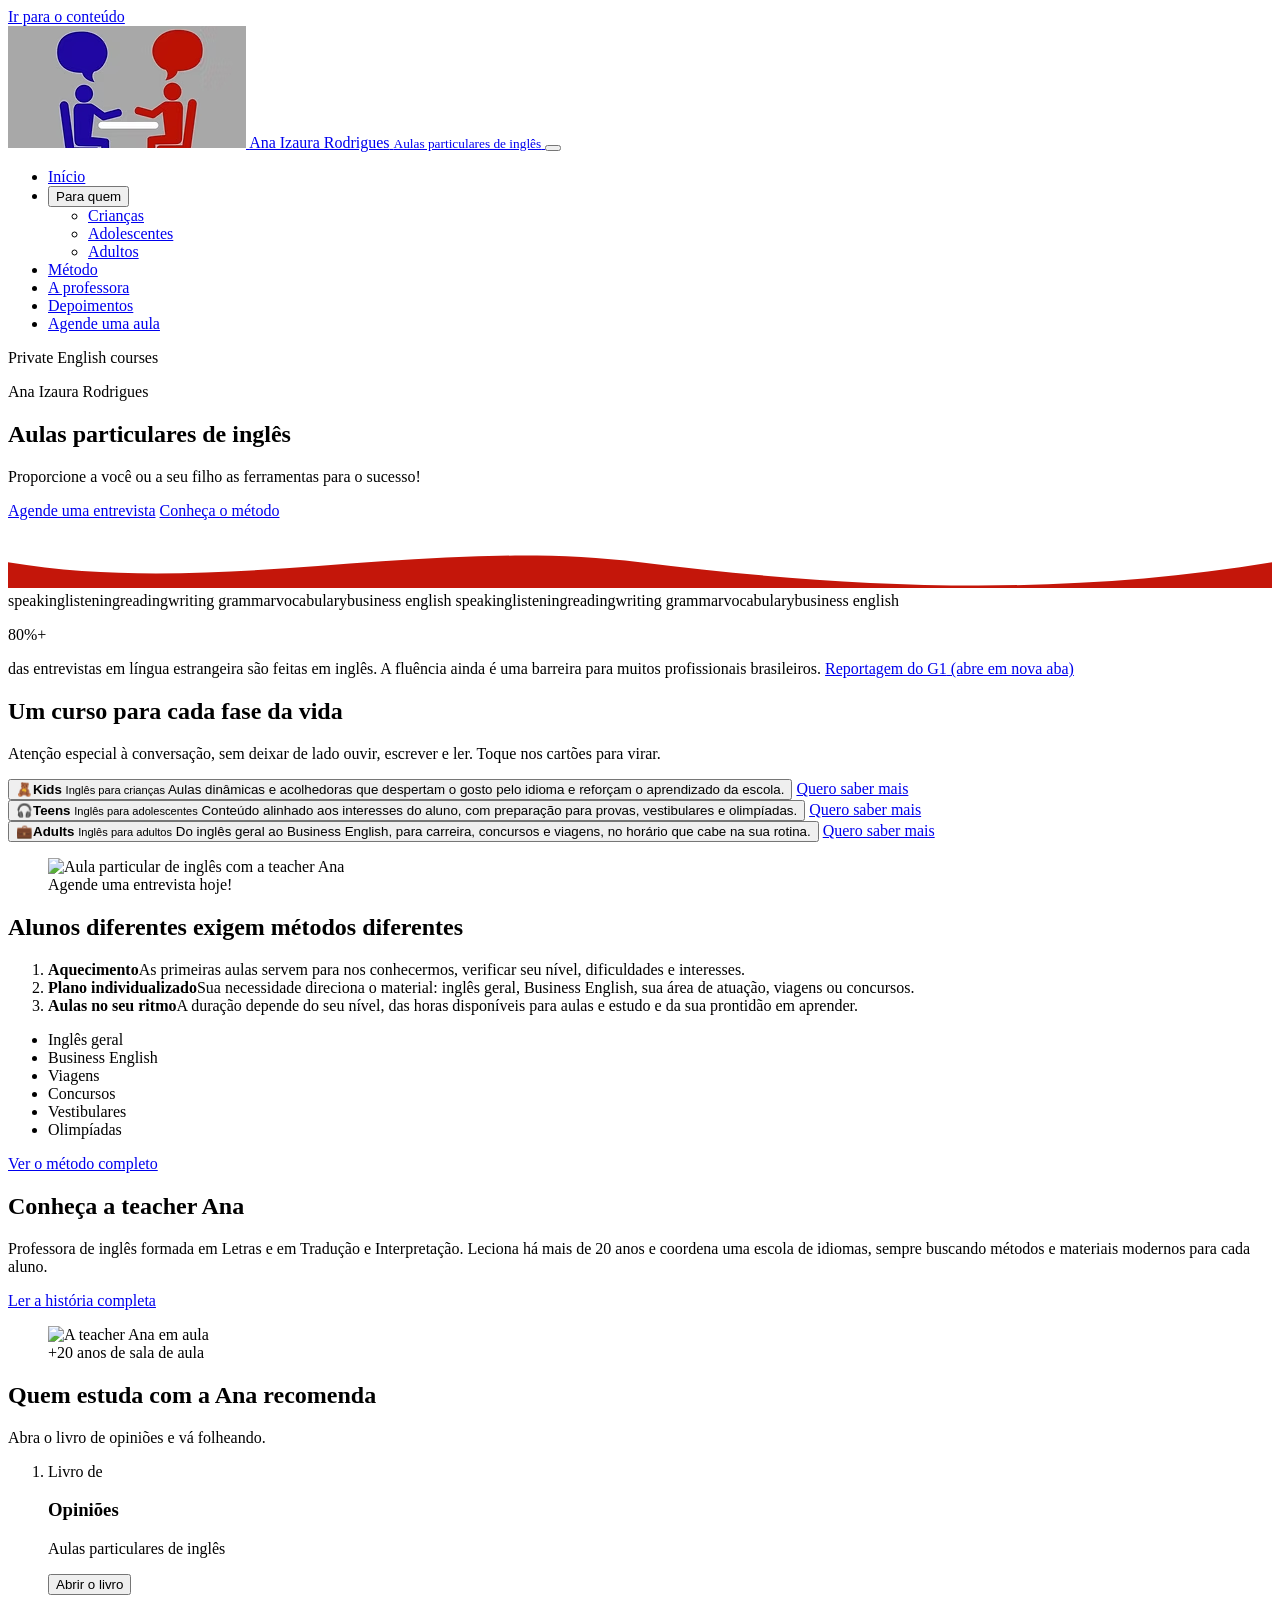
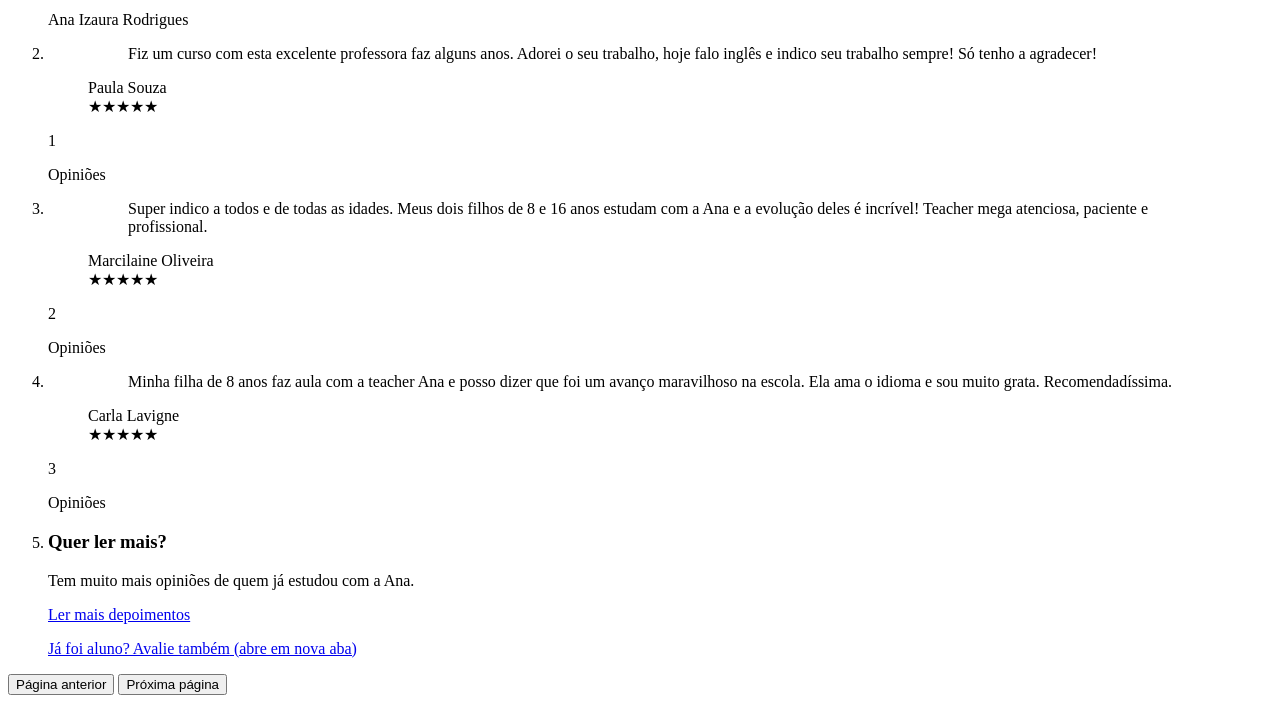
==== index.html @ 68544c6f "Feat: Cria secao interativa de depoimentos de alunos" ====
<!DOCTYPE html>
<html lang="pt-br">
<head>
    <meta charset="UTF-8" />
    <meta name="viewport" content="width=device-width, initial-scale=1" />
    <title>Aulas particulares de inglês | Ana Izaura Rodrigues</title>
    <meta name="description" content="Aulas particulares de inglês para crianças, adolescentes e adultos, presenciais ou online. Em São Paulo."/>
    <meta name="theme-color" content="#2a1ba6" />

    <!-- Open Graph: pré-visualização ao compartilhar o link -->
    <meta property="og:type" content="website" />
    <meta property="og:title" content="Aulas particulares de inglês | Ana Izaura Rodrigues" />
    <meta property="og:description" content="Aulas particulares de inglês para crianças, adolescentes e adultos, presenciais ou online. Em São Paulo."/>
    <meta property="og:image" content="src/assets/img/logo.png" />
    <link rel="icon" href="src/assets/img/logo-icone.png" />

    <link rel="preconnect" href="https://fonts.googleapis.com" />
    <link rel="preconnect" href="https://fonts.gstatic.com" crossorigin />
    <link href="https://fonts.googleapis.com/css2?family=Nunito:wght@400;600;800&family=Kaushan+Script&display=swap" rel="stylesheet"/>
    
    <!-- Marca que o JavaScript está ativo (libera os estilos do livro e das bandeiras) -->
    <script>
      document.documentElement.classList.add("js");
    </script>
    <link rel="stylesheet" href="src/css/style.css" />
    <script type="application/ld+json">
      {
        "@context": "https://schema.org",
        "@type": "LocalBusiness",
        "name": "Ana Izaura Rodrigues - Aulas particulares de inglês",
        "email": "ana.izaura1904@gmail.com",
        "address": {
          "@type": "PostalAddress",
          "streetAddress": "Rua Luci, 37",
          "addressLocality": "São Paulo",
          "addressRegion": "SP",
          "postalCode": "02753-050",
          "addressCountry": "BR"
        }
      }
    </script>
</head>
<body>

    <!-- Link de atalho para quem navega por teclado/leitor de tela -->
    <a class="skip" href="#conteudo">Ir para o conteúdo</a>
    <div class="progress" aria-hidden="true"></div>

    <!-- CABEÇALHO: Marca e navegação principal -->
    <header class="site-header">
      <div class="wrap bar">
        <a class="brand" href="index.html" aria-label="Ana Izaura Rodrigues, página inicial">
          <img src="src/assets/img/logo-icone.png" width="238" height="122" alt="" />
          <span>
            <span class="script">Ana Izaura Rodrigues</span>
            <small>Aulas particulares de inglês</small>
          </span>
        </a>

        <!-- O botão hambúrguer  -->
        <button class="burger" type="button"
          aria-label="Abrir menu" aria-expanded="false" aria-controls="menu">
          <span></span>
          <span></span>
          <span></span>
        </button>

        <nav id="menu" aria-label="Principal">
          <ul>

            <li><a href="index.html" aria-current="page">Início</a></li>

            <!-- Submenu "Para quem": botão que abre a lista de públicos -->
            <li class="has-sub">
              <button type="button" class="sub-toggle"
                aria-expanded="false" aria-controls="sub-quem">
                Para quem<span class="caret" aria-hidden="true"></span>
              </button>

              <ul id="sub-quem" class="submenu">
                <li><a href="para-quem-criancas.html">Crianças</a></li>
                <li><a href="para-quem-adolescentes.html">Adolescentes</a></li>
                <li><a href="para-quem-adultos.html">Adultos</a></li>
              </ul>
            </li>
            <li><a href="metodo.html">Método</a></li>
            <li><a href="professora.html">A professora</a></li>
            <li><a href="depoimentos.html">Depoimentos</a></li>
            <li><a class="btn btn-sm" href="contato.html">Agende uma aula</a></li>
          </ul>
        </nav>
      </div>
    </header>

    <main id="conteudo">
      <!-- CAPA -->
        <section class="hero" aria-labelledby="titulo">
            <span class="blob b1" aria-hidden="true"></span>
            <span class="blob b2" aria-hidden="true"></span>

            <div class="wrap hero-grid">
            <div class="hero-txt">
                <p class="tag">Private English courses</p>
                <p class="script">Ana Izaura Rodrigues</p>
                <h1 id="titulo">Aulas particulares de inglês</h1>
                <p class="lead">Proporcione a você ou a seu filho as ferramentas para o sucesso!</p>
                <p class="cta">
                    <a class="btn" href="contato.html">Agende uma entrevista</a>
                    <a class="btn btn-ghost" href="metodo.html">Conheça o método</a>
                </p>
            </div>

    <!-- Duas bandeiras -->
        <div class="palco">
            <figure class="bandeiras">
                <div class="bandeira-mastro">
                    <div
                        class="bandeira bandeira--logo" role="img" aria-label="Bandeira com a logo da Ana Izaura Rodrigues: duas pessoas conversando, com balões azul e vermelho"</div>
                    </div>
                    <div class="bandeira-mastro bandeira-mastro--pequena">
                        <div class="bandeira bandeira--eua" role="img" aria-label="Bandeira dos Estados Unidos"> </div>
                    </div>
                </figure>
            </div>
            </div>
            <svg class="onda" viewBox="0 0 1440 60" preserveAspectRatio="none" aria-hidden="true" focusable="false">
            <path d="M0 30C240 70 480 0 720 30s480 40 720 0V60H0z" fill="#c4160a" />
            </svg>
            </section>


        <div class="faixa-rolante" aria-hidden="true">
            <div>
            <span>speaking</span><span>listening</span><span>reading</span><span>writing</span>
            <span>grammar</span><span>vocabulary</span><span>business english</span>
            <span>speaking</span><span>listening</span><span>reading</span><span>writing</span>
            <span>grammar</span><span>vocabulary</span><span>business english</span>
            </div>
        </div>

        <!-- Dado sobre o mercado de trabalho -->
        <section class="faixa-numeros" aria-label="Dado sobre o mercado de trabalho">
            <div class="wrap">
                <p class="numero-grande"><span data-contar="80">80</span>%+</p>
                <p>
                    das entrevistas em língua estrangeira são feitas em inglês. A fluência ainda é uma
                    barreira para muitos profissionais brasileiros.
                    <a href="http://g1.globo.com/jornal-hoje/noticia/2013/04/fluencia-em-ingles-ainda-e-barreira-para-muitos-profissionais-brasileiros.html" target="_blank" rel="noopener noreferrer">Reportagem do G1<span class="leitor-de-tela"> (abre em nova aba)</span></a>
                </p>
            </div>
        </section>

    <!-- BREVE APRESENTAÇÃO DE CADA PÁGINA -->
        <!-- 1. PARA QUEM -->
        <section id="para-quem" class="secao" aria-labelledby="titulo-para-quem">
        <div class="wrap">
            <h2 id="titulo-para-quem" class="revelar">Um curso para cada fase da vida</h2>
            <p class="lead revelar">
                Atenção especial à conversação, sem deixar de lado ouvir, escrever e ler. Toque nos
                cartões para virar.
            </p>
            
            <div class="cartoes-viram">
                <article class="cartao-vira revelar">
                <!-- Botão de verdade -->
                    <button type="button" class="cartao-vira-botao" aria-pressed="false">
                        <span class="cartao-vira-interno">
                        <span class="lado-cartao frente azul">
                            <span class="emoji" aria-hidden="true">🧸</span><strong>Kids</strong>
                            <small>Inglês para crianças</small></span>
                            <span class="lado-cartao verso">
                                <span>Aulas dinâmicas e acolhedoras que despertam o gosto pelo idioma e reforçam o
                                aprendizado da escola.</span>
                            </span>
                        </span>
                    </button>
                    <a class="ver-mais" href="para-quem-criancas.html">Quero saber mais</a>
                </article>

                <article class="cartao-vira revelar">
                <!-- Botão de verdade -->
                    <button type="button" class="cartao-vira-botao" aria-pressed="false">
                        <span class="cartao-vira-interno">
                        <span class="lado-cartao frente vermelho">
                            <span class="emoji" aria-hidden="true">🎧</span><strong>Teens</strong>
                            <small>Inglês para adolescentes</small></span>
                            <span class="lado-cartao verso">
                                <span>Conteúdo alinhado aos interesses do aluno, com preparação para provas,
                                vestibulares e olimpíadas.</span>
                            </span>
                        </span>
                    </button>
                    <a class="ver-mais" href="para-quem-adolescentes.html">Quero saber mais</a>
                </article>

                <article class="cartao-vira revelar">
                <!-- Botão de verdade -->
                    <button type="button" class="cartao-vira-botao" aria-pressed="false">
                        <span class="cartao-vira-interno">
                        <span class="lado-cartao frente azul">
                            <span class="emoji" aria-hidden="true">💼</span><strong>Adults</strong>
                            <small>Inglês para adultos</small></span>
                            <span class="lado-cartao verso">
                                    <span>Do inglês geral ao Business English, para carreira, concursos e viagens, no
                                    horário que cabe na sua rotina.</span>
                            </span>
                        </span>
                    </button>
                    <a class="ver-mais" href="para-quem-adultos.html">Quero saber mais</a>
                </article>
            </div>
        </div>
        </section>

        <!-- 2. MÉTODO COM FOTO DA PROFESSORA -->
        <section class="secao fundo-cinza" aria-labelledby="titulo-metodo">
            <div class="wrap duas-colunas">
                <figure class="foto-inclinada revelar">
                    <img
                    src="https://static.wixstatic.com/media/722d49_55a3093428034397ab1d9460666e85f0~mv2.jpg/v1/fill/w_900,h_675,al_c,q_80/professora.jpg"
                    width="900"
                    height="675" loading="lazy" alt="Aula particular de inglês com a teacher Ana"/>
                    <figcaption class="fita-legenda">Agende uma entrevista hoje!</figcaption>
                </figure>
                <div>
                    <h2 id="titulo-metodo" class="revelar">Alunos diferentes exigem métodos diferentes</h2>
                    <ol class="passos">
                        <li class="revelar">
                            <strong>Aquecimento</strong>As primeiras aulas servem para nos conhecermos,
                            verificar seu nível, dificuldades e interesses.
                        </li>
                        <li class="revelar">
                            <strong>Plano individualizado</strong>Sua necessidade direciona o material: inglês
                            geral, Business English, sua área de atuação, viagens ou concursos.
                        </li>
                        <li class="revelar">
                            <strong>Aulas no seu ritmo</strong>A duração depende do seu nível, das horas
                            disponíveis para aulas e estudo e da sua prontidão em aprender.
                        </li>
                    </ol>
                    <ul class="etiquetas">
                        <li>Inglês geral</li>
                        <li>Business English</li>
                        <li>Viagens</li>
                        <li>Concursos</li>
                        <li>Vestibulares</li>
                        <li>Olimpíadas</li>
                    </ul>
                    <p class="secao-ver-mais"><a class="ver-mais" href="metodo.html">Ver o método completo</a></p>
                </div>
            </div>
        </section>

        <!-- 3. A PROFESSORA -->
        <section class="secao" aria-labelledby="titulo-professora">
            <div class="wrap duas-colunas">
                <div>
                    <h2 id="titulo-professora" class="revelar">Conheça a teacher Ana</h2>
                    <p class="revelar">
                    Professora de inglês formada em Letras e em Tradução e Interpretação. Leciona há mais
                    de 20 anos e coordena uma escola de idiomas, sempre buscando métodos e materiais
                    modernos para cada aluno.
                    </p>
                    <p class="secao-ver-mais">
                    <a class="ver-mais" href="professora.html">Ler a história completa</a>
                    </p>
                </div>
                <figure class="foto-inclinada revelar">
                    <img
                    src="https://static.wixstatic.com/media/722d49_25a4016c0b4340c78a36d66ab5f64adb~mv2_d_2592_1944_s_2.jpg/v1/fill/w_900,h_675,al_c,q_80/aula.jpg"
                    width="900"
                    height="675" loading="lazy" alt="A teacher Ana em aula"/>
                    <figcaption class="fita-legenda">+20 anos de sala de aula</figcaption>
                </figure>
            </div>
        </section>
        <!-- 5. DEPOIMENTOS: livro de opiniões (3 páginas + "ler mais") -->
        <section class="secao fundo-cinza" aria-labelledby="titulo-depoimentos">
            <div class="wrap">
                <h2 id="titulo-depoimentos" class="revelar">Quem estuda com a Ana recomenda</h2>
                <p class="lead revelar">Abra o livro de opiniões e vá folheando.</p>
                <div class="livro" data-livro>
                    <ol class="livro-folhas">
                        <li class="folha">
                            <div class="folha-frente capa-livro">
                                <p class="script">Livro de</p>
                                <h3>Opiniões</h3>
                                <p>Aulas particulares de inglês</p>
                                <button type="button" class="btn btn-sm" data-livro-abrir>Abrir o livro</button>
                            </div>
                            <div class="folha-verso" aria-hidden="true">
                                <p class="script">Ana Izaura Rodrigues</p>
                            </div>
                        </li>
                        <li class="folha">
                            <div class="folha-frente">
                                <figure>
                                    <blockquote>
                                        <p>
                                            Fiz um curso com esta excelente professora faz alguns anos. Adorei o seu
                                            trabalho, hoje falo inglês e indico seu trabalho sempre! Só tenho a
                                            agradecer!
                                        </p>
                                    </blockquote>
                                    <figcaption>Paula Souza<br /><span aria-label="5 estrelas">★★★★★</span></figcaption>
                                </figure>
                                <p class="numero-pagina">1</p>
                            </div>
                            <div class="folha-verso" aria-hidden="true"><p class="script">Opiniões</p></div>
                        </li>
                        <li class="folha">
                            <div class="folha-frente">
                                <figure>
                                    <blockquote>
                                        <p>
                                            Super indico a todos e de todas as idades. Meus dois filhos de 8 e 16 anos
                                            estudam com a Ana e a evolução deles é incrível! Teacher mega atenciosa,
                                            paciente e profissional.
                                        </p>
                                    </blockquote>
                                    <figcaption>Marcilaine Oliveira<br /><span aria-label="5 estrelas">★★★★★</span></figcaption>
                                </figure>
                                <p class="numero-pagina">2</p>
                            </div>
                             <div class="folha-verso" aria-hidden="true"><p class="script">Opiniões</p></div>
                        </li>
                        <li class="folha">
                            <div class="folha-frente">
                                <figure>
                                    <blockquote>
                                        <p>
                                            Minha filha de 8 anos faz aula com a teacher Ana e posso dizer que foi um
                                            avanço maravilhoso na escola. Ela ama o idioma e sou muito grata.
                                            Recomendadíssima.
                                        </p>
                                    </blockquote>
                                    <figcaption>Carla Lavigne<br /><span aria-label="5 estrelas">★★★★★</span></figcaption>
                                </figure>
                                <p class="numero-pagina">3</p>
                            </div>
                            <div class="folha-verso" aria-hidden="true"><p class="script">Opiniões</p></div>
                        </li>
                        <li class="folha">
                            <div class="folha-frente folha-final">
                                <h3>Quer ler mais?</h3>
                                <p>Tem muito mais opiniões de quem já estudou com a Ana.</p>
                                <p><a class="btn" href="depoimentos.html">Ler mais depoimentos</a></p>
                                <p>
                                    <a
                                    class="ver-mais"
                                    href="https://search.google.com/local/writereview?placeid=ChIJd8JDrzP4zpQRELQF1C60fQo"
                                    target="_blank" rel="noopener noreferrer"
                                    >Já foi aluno? Avalie também<span class="leitor-de-tela"> (abre em nova aba)</span></a>
                                </p>
                            </div>
                            <div class="folha-verso" aria-hidden="true"></div>
                        </li>
                    </ol>
                    <div class="livro-controles">
                        <button type="button" class="btn btn-ghost" data-livro-anterior>
                            Página anterior</button>
                        <button type="button" class="btn" data-livro-proxima>Próxima página</button>
                    </div>
                    <p class="leitor-de-tela" aria-live="polite" data-livro-status></p>
                </div>
            </div>
        </section>
    </main>
</body>
</html>
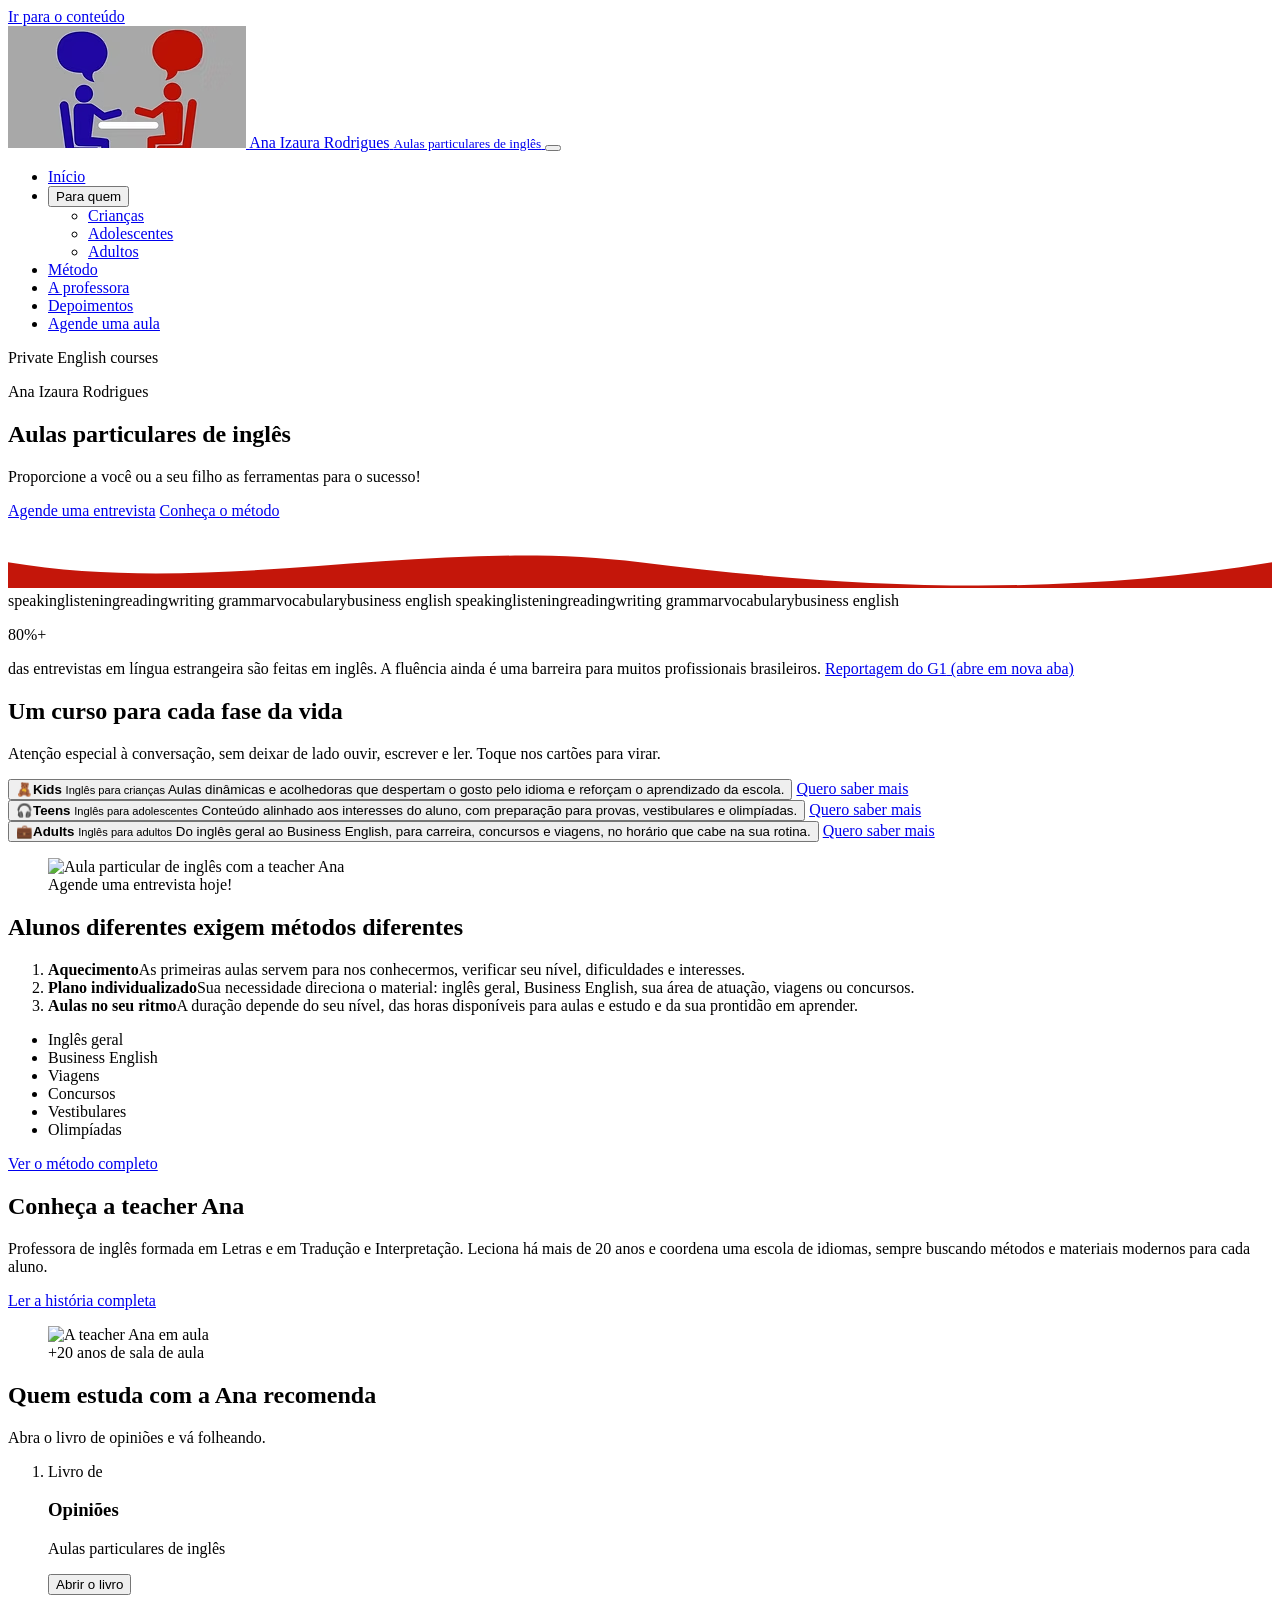
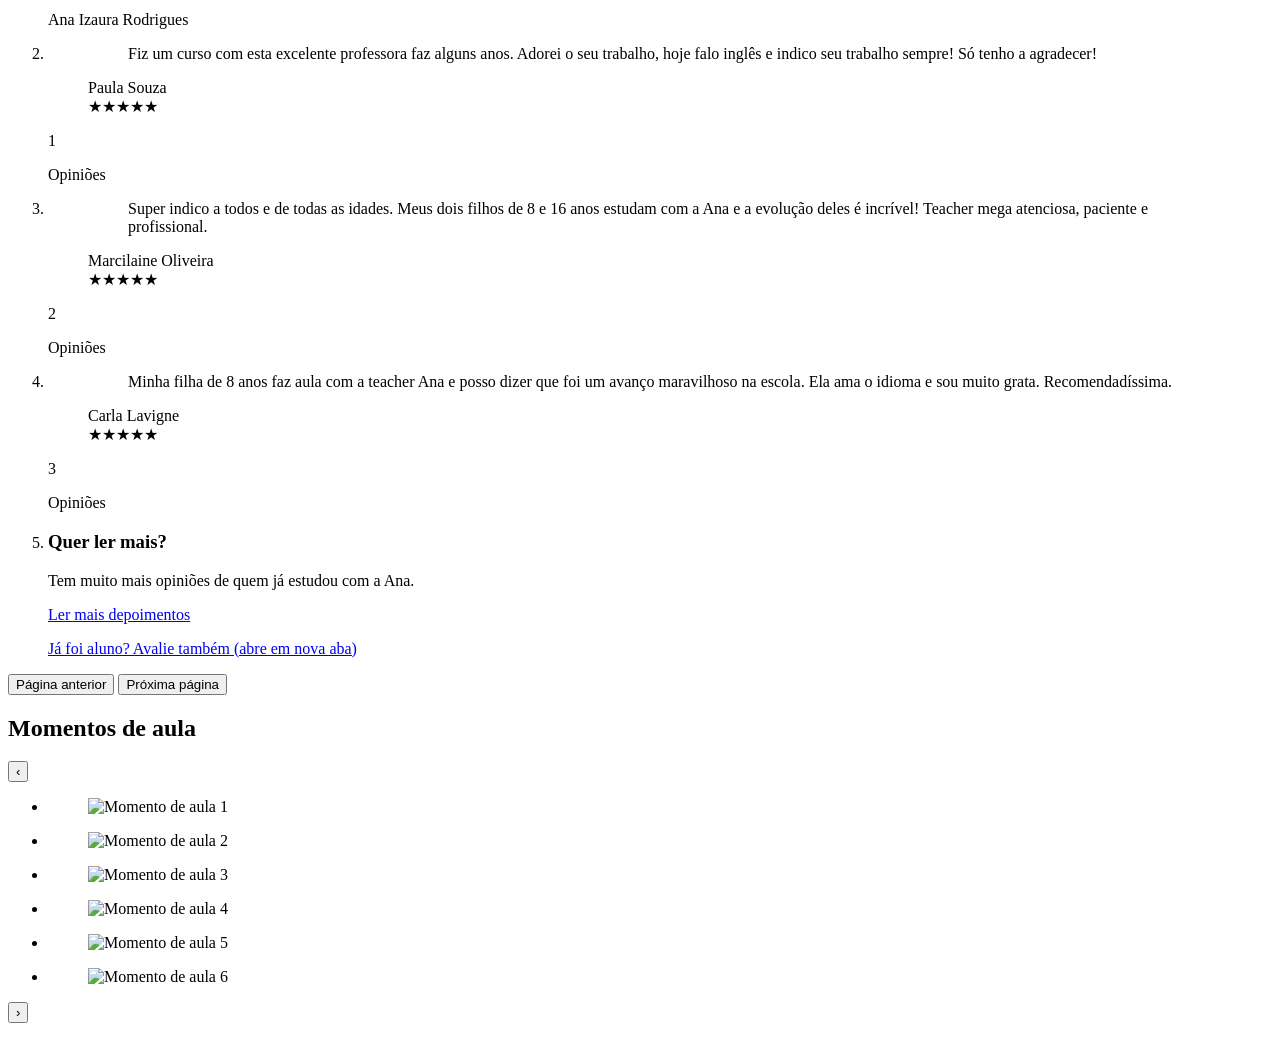
==== commit fcb63b4d: "Feat: Inclui galeria de fotos dos momentos de aula com navegacao por botoes" ====
--- a/index.html
+++ b/index.html
@@ -274,7 +274,7 @@
                 </figure>
             </div>
         </section>
-        <!-- 5. DEPOIMENTOS: livro de opiniões (3 páginas + "ler mais") -->
+        <!-- 4. DEPOIMENTOS: -->
         <section class="secao fundo-cinza" aria-labelledby="titulo-depoimentos">
             <div class="wrap">
                 <h2 id="titulo-depoimentos" class="revelar">Quem estuda com a Ana recomenda</h2>
@@ -365,6 +365,73 @@
                 </div>
             </div>
         </section>
+
+        <!-- 5. GALERIA -->
+        <section class="secao" aria-labelledby="titulo-galeria">
+            <div class="wrap">
+                <h2 id="titulo-galeria" class="revelar">Momentos de aula</h2>
+                <div class="galeria revelar" role="region" aria-roledescription="carrossel" aria-label="Fotos dos momentos de aula" data-galeria>
+                    <button type="button" class="galeria-botao galeria-anterior" data-galeria-anterior aria-label="Fotos anteriores">
+                        <span aria-hidden="true">‹</span>
+                    </button>
+                    <ul class="polaroids" data-galeria-trilha>
+                        <li>
+                            <figure>
+                                <img src="https://static.wixstatic.com/media/722d49_55a3093428034397ab1d9460666e85f0~mv2.jpg/v1/fill/w_600,h_450,al_c,q_80/1.jpg"
+                                    width="600"
+                                    height="450"
+                                    loading="lazy" alt="Momento de aula 1" />
+                            </figure>
+                        </li>
+                        <li>
+                            <figure>
+                                 <img src="https://static.wixstatic.com/media/722d49_52e6842fe4454e65aa6df0cbace45d28~mv2_d_2592_1944_s_2.jpg/v1/fill/w_600,h_450,al_c,q_80/2.jpg"
+                                    width="600"
+                                    height="450"
+                                    loading="lazy" alt="Momento de aula 2"
+                                />
+                            </figure>
+                        </li>
+                        <li>
+                            <figure>
+                                <img src="https://static.wixstatic.com/media/722d49_90786b823ea0472393fdf8c326e2561c~mv2.jpg/v1/fill/w_600,h_450,al_c,q_80/3.jpg"
+                                    width="600"
+                                    height="450"
+                                    loading="lazy" alt="Momento de aula 3" />
+                            </figure>
+                        </li>
+                        <li>
+                            <figure>
+                                <img src="https://static.wixstatic.com/media/722d49_5256c7c9a8ad406fbaf58baf42e715b4~mv2_d_2592_1944_s_2.jpg/v1/fill/w_600,h_450,al_c,q_80/4.jpg"
+                                    width="600"
+                                    height="450"
+                                    loading="lazy" alt="Momento de aula 4" />
+                            </figure>
+                        </li>
+                        <li>
+                            <figure>
+                                <img src="https://static.wixstatic.com/media/722d49_62028df2181a45fdbc6227fc055cde5e~mv2_d_2896_2896_s_4_2.jpg/v1/fill/w_600,h_450,al_c,q_80/5.jpg"
+                                    width="600"
+                                    height="450"
+                                    loading="lazy" alt="Momento de aula 5" />
+                            </figure>
+                        </li>
+                        <li>
+                            <figure>
+                                <img src="https://static.wixstatic.com/media/722d49_25a4016c0b4340c78a36d66ab5f64adb~mv2_d_2592_1944_s_2.jpg/v1/fill/w_600,h_450,al_c,q_80/6.jpg"
+                                    width="600"
+                                    height="450"
+                                    loading="lazy" alt="Momento de aula 6" />
+                            </figure>
+                        </li>
+                    </ul>
+                    <button type="button" class="galeria-botao galeria-proxima" data-galeria-proxima aria-label="Próximas fotos">
+                        <span aria-hidden="true">›</span>
+                    </button>
+                    <p class="leitor-de-tela" aria-live="polite" data-galeria-status></p>
+                </div>
+            </div>
+        </section>
     </main>
 </body>
 </html>
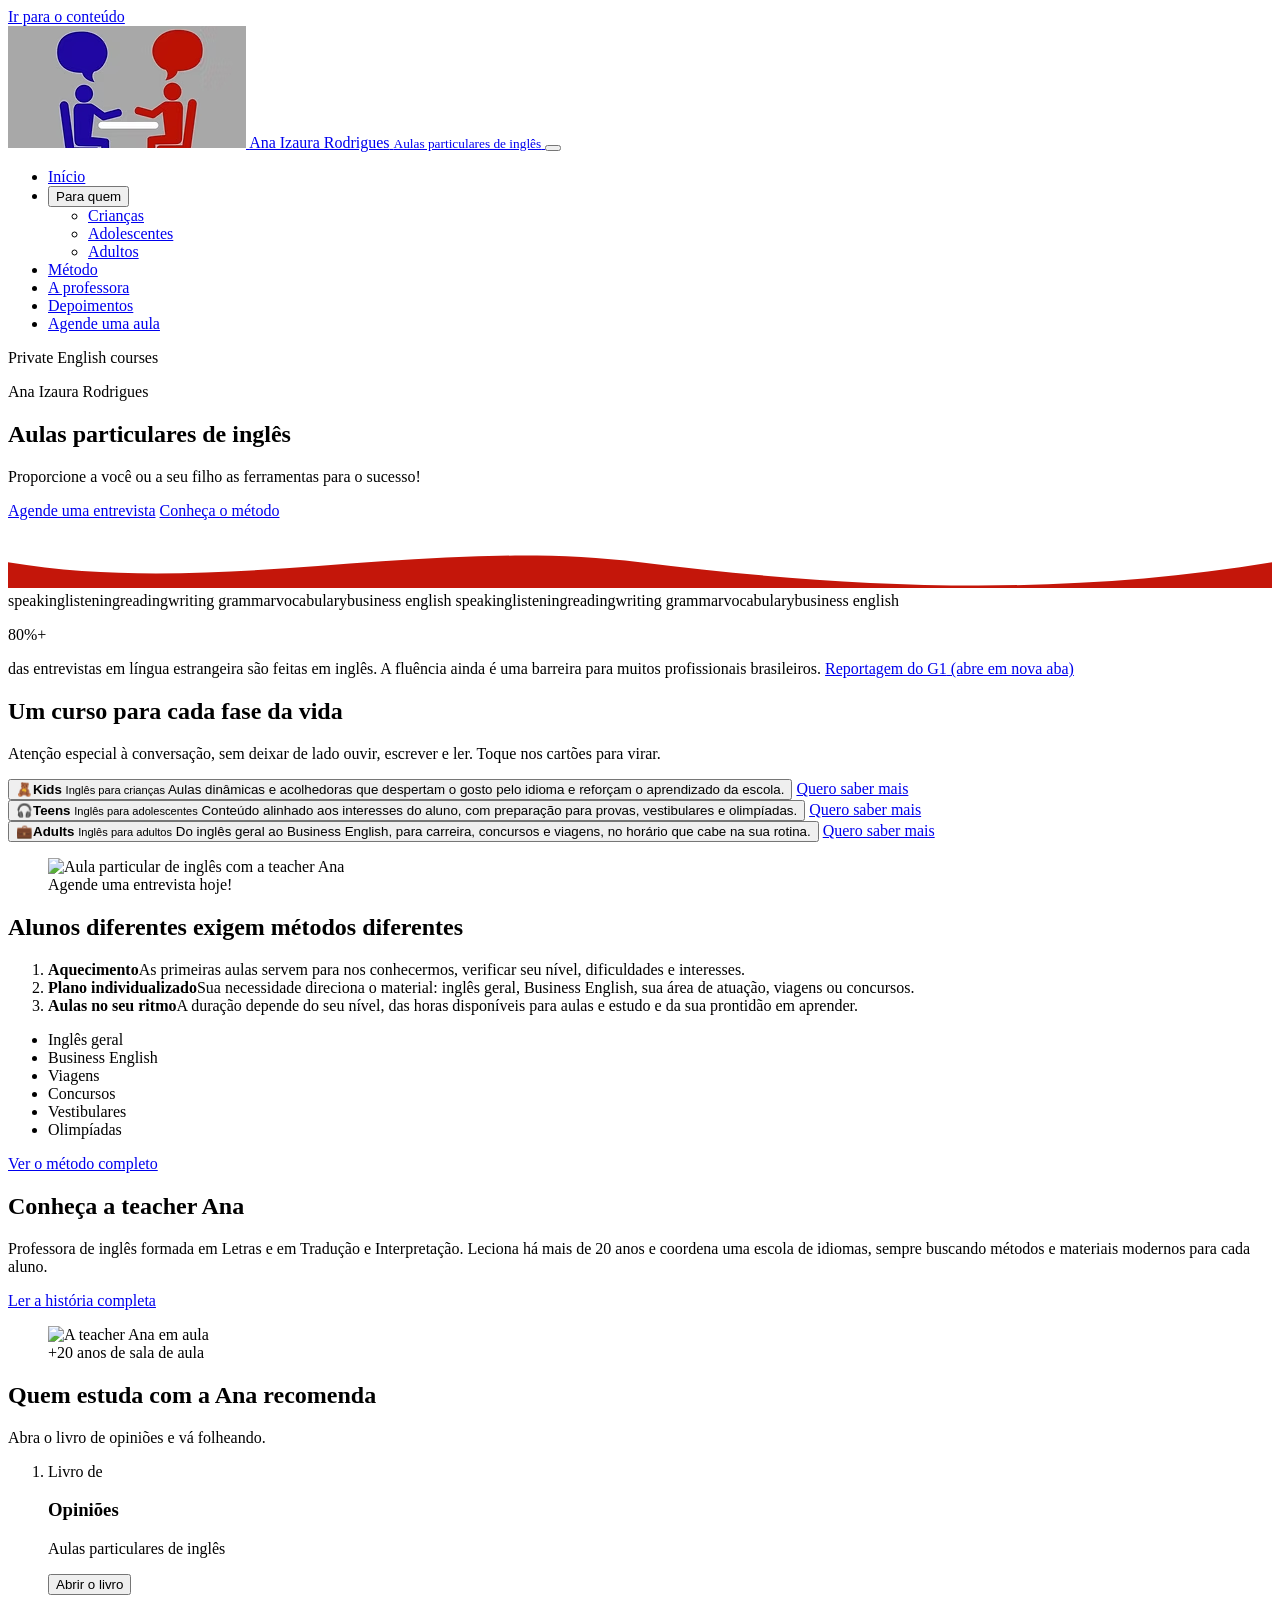
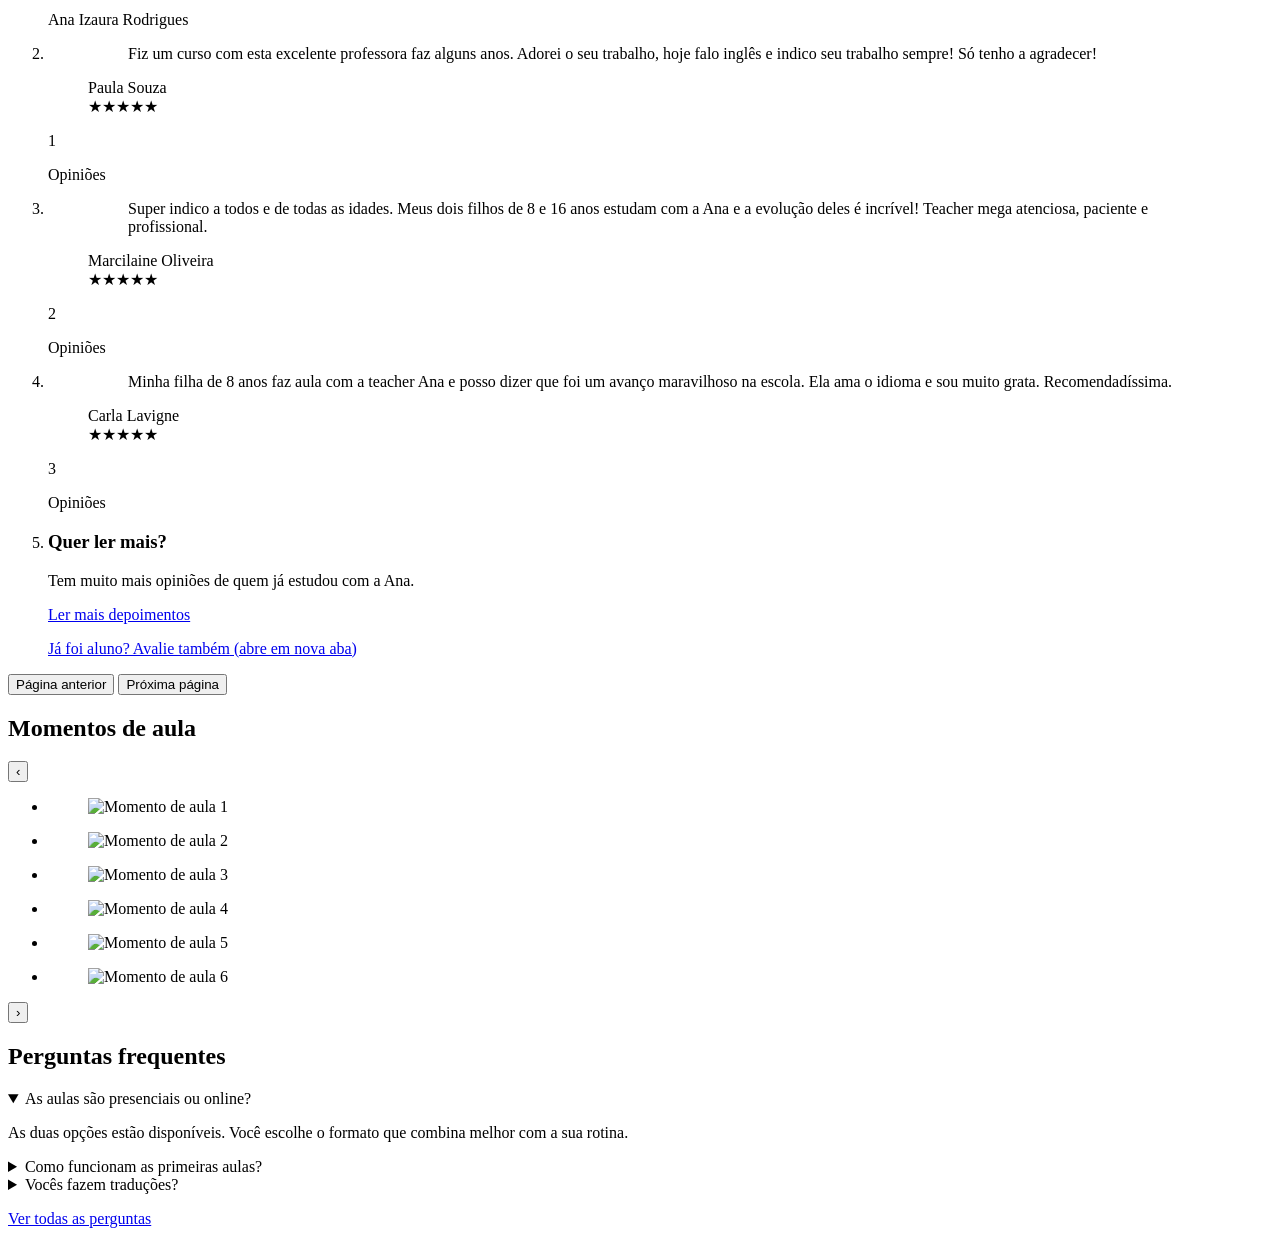
==== commit c316a9dc: "Feat: Cria secao de perguntas frequentes" ====
--- a/index.html
+++ b/index.html
@@ -432,6 +432,37 @@
                 </div>
             </div>
         </section>
+        
+        <!-- 6. PERGUNTAS FREQUENTES -->
+        <section class="secao fundo-cinza" aria-labelledby="titulo-faq">
+            <div class="wrap estreito">
+                <h2 id="titulo-faq" class="revelar">Perguntas frequentes</h2>
+                <details open>
+                    <summary>As aulas são presenciais ou online?</summary>
+                    <p>
+                        As duas opções estão disponíveis. Você escolhe o formato que combina melhor com a sua
+                        rotina.
+                    </p>
+                </details>
+                <details>
+                    <summary>Como funcionam as primeiras aulas?</summary>
+                    <p>
+                        São um aquecimento: nos conhecemos, verificamos seu nível, dificuldades e interesses e
+                        definimos o material.
+                    </p>
+                </details>
+                <details>
+                    <summary>Vocês fazem traduções?</summary>
+                    <p>
+                        Sim: textos literários e técnicos, currículos, trabalhos escolares e científicos e
+                        abstracts de TCC. Outros casos, consulte.
+                    </p>
+                </details>
+                <p class="secao-ver-mais">
+                    <a class="ver-mais" href="contato.html#titulo-faq">Ver todas as perguntas</a>
+                </p>
+            </div>
+        </section>
     </main>
 </body>
 </html>
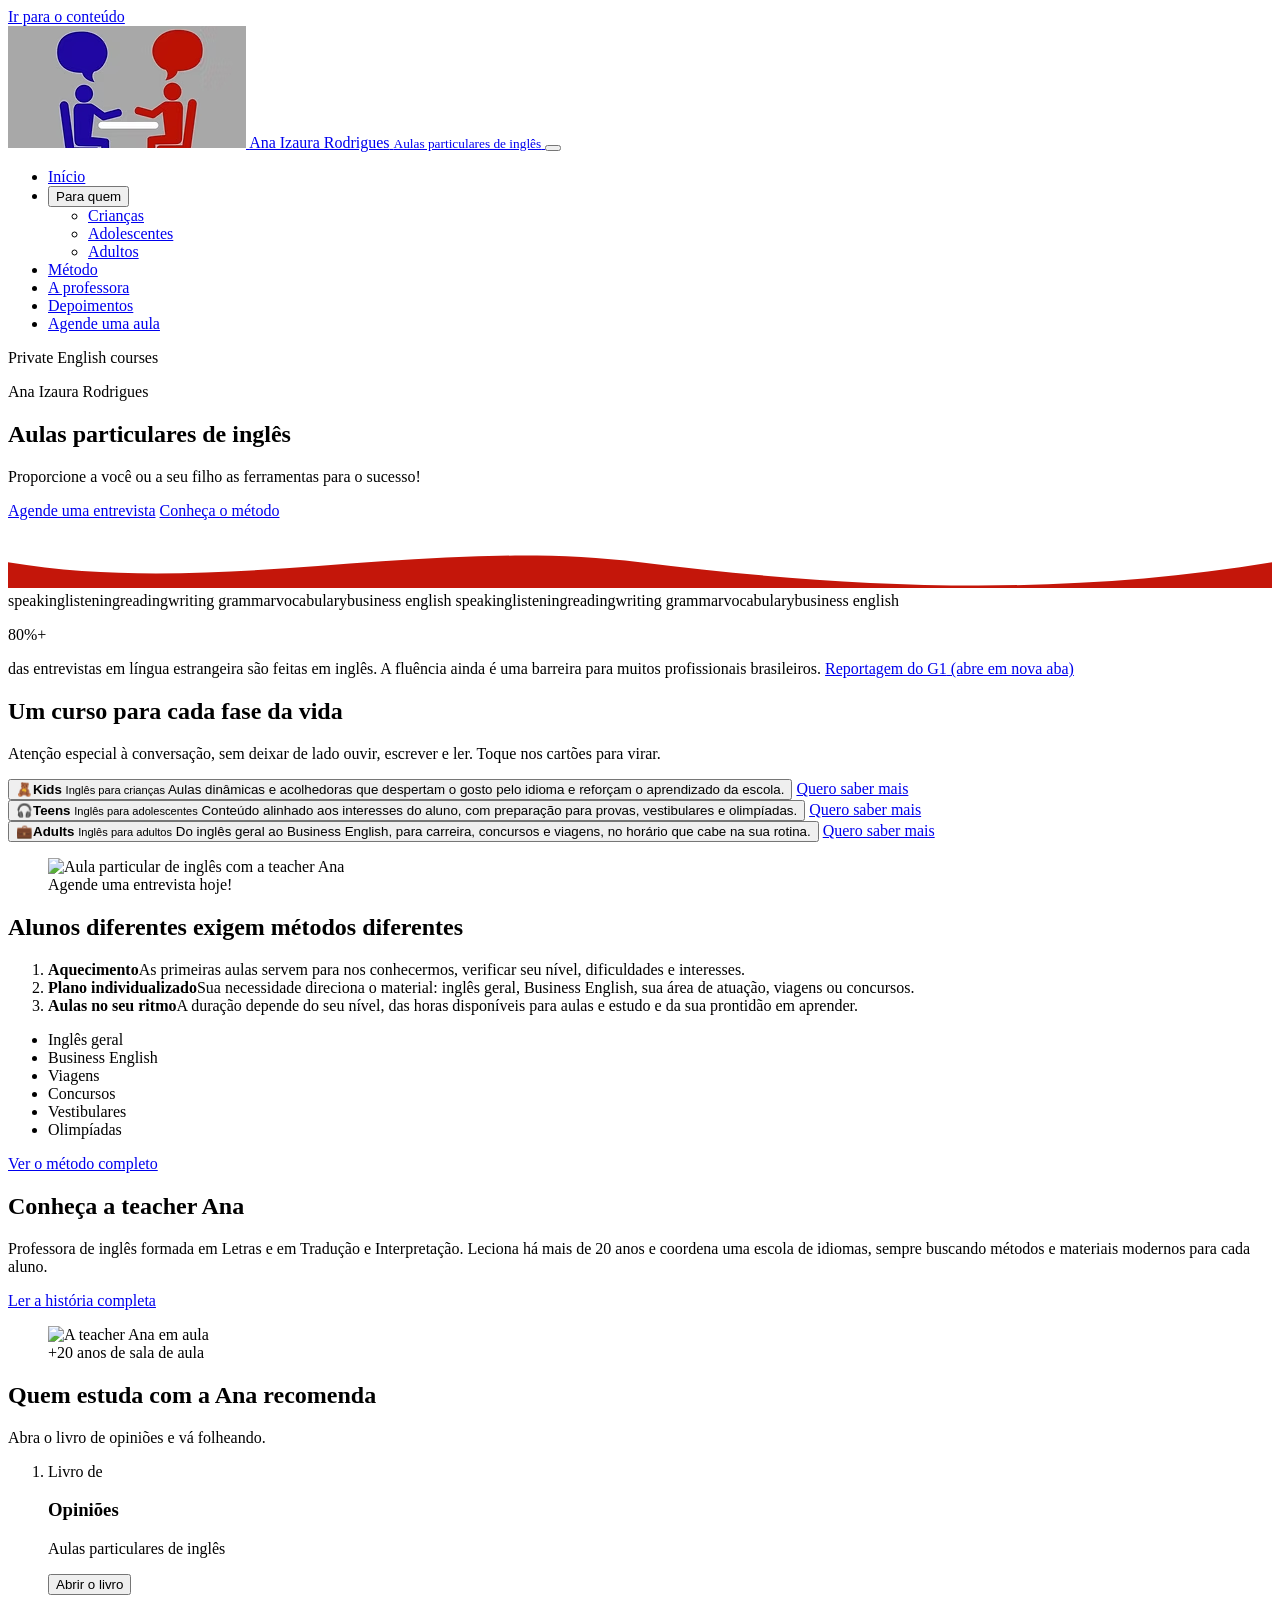
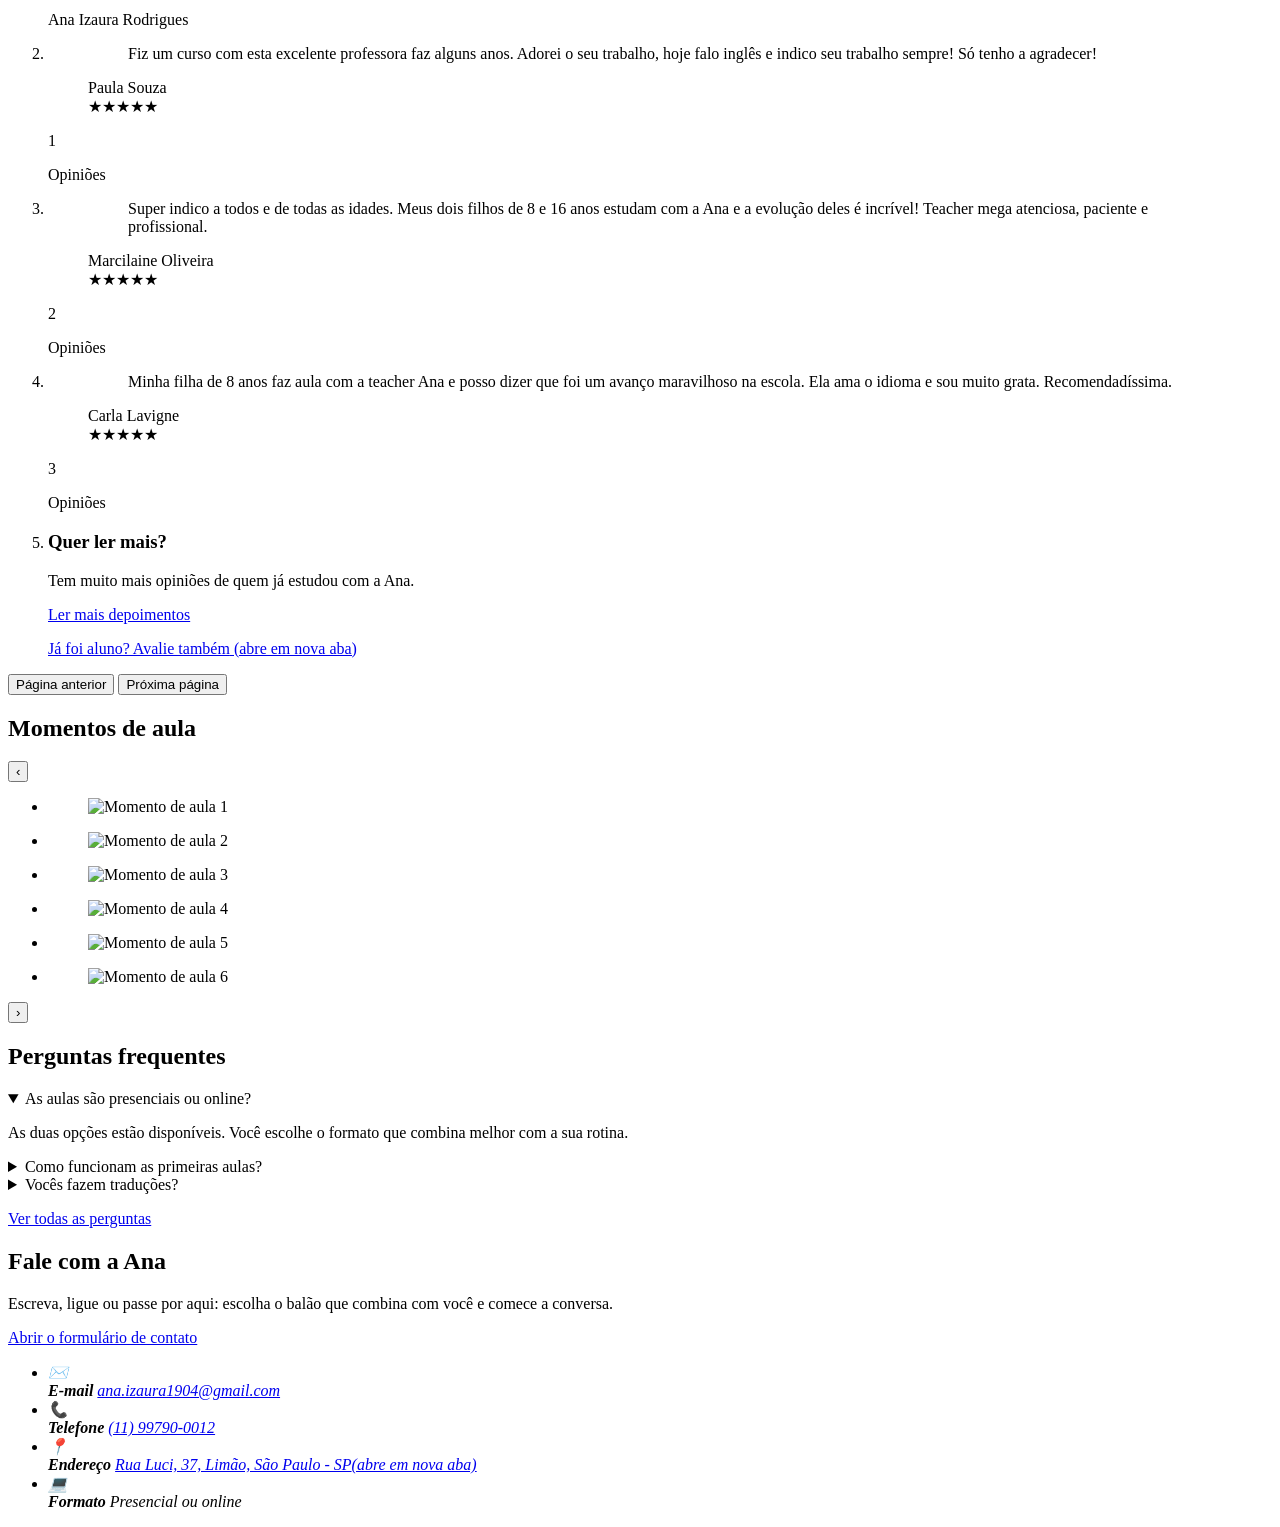
==== commit c0978b61: "Feat: Cria secao de contato estilizada como balao de conversa" ====
--- a/index.html
+++ b/index.html
@@ -432,7 +432,7 @@
                 </div>
             </div>
         </section>
-        
+
         <!-- 6. PERGUNTAS FREQUENTES -->
         <section class="secao fundo-cinza" aria-labelledby="titulo-faq">
             <div class="wrap estreito">
@@ -463,6 +463,65 @@
                 </p>
             </div>
         </section>
+        <!-- 8. CONTATO COM BALÕES  -->
+        <section class="secao secao-conversa" aria-labelledby="titulo-contato">
+            <div class="wrap duas-colunas">
+                <div class="conversa-intro">
+                    <h2 id="titulo-contato" class="revelar">Fale com a Ana</h2>
+                    <p class="lead revelar">
+                        Escreva, ligue ou passe por aqui: escolha o balão que combina com você e comece a
+                        conversa.
+                    </p>
+                    <p class="cta revelar">
+                        <a class="btn" href="contato.html">Abrir o formulário de contato</a>
+                    </p>
+                <!-- Indicador de "digitando…": só decoração, reforça a ideia de conversa -->
+                <p class="digitando revelar" aria-hidden="true"><i></i><i></i><i></i></p>
+                </div>
+
+                <address class="conversa">
+                    <ul class="conversa-lista">
+                        <li class="revelar">
+                            <div class="balao-fala balao-fala--azul balao-fala--eua">
+                                <span class="balao-fala-icone" aria-hidden="true">✉️</span>
+                                <div>
+                                    <strong class="balao-fala-rotulo">E-mail</strong>
+                                    <a href="mailto:ana.izaura1904@gmail.com">ana.izaura1904@gmail.com</a>
+                                </div>
+                            </div>
+                        </li>
+                        <li class="revelar">
+                            <div class="balao-fala balao-fala--vermelho balao-fala--uk">
+                                <span class="balao-fala-icone" aria-hidden="true">📞</span>
+                                <div>
+                                    <strong class="balao-fala-rotulo">Telefone</strong>
+                                    <a href="tel:+5511997900012">(11) 99790-0012</a>
+                                </div>
+                            </div>
+                        </li>
+                        <li class="revelar">
+                            <div class="balao-fala balao-fala--azul balao-fala--eua">
+                                <span class="balao-fala-icone" aria-hidden="true">📍</span>
+                                <div>
+                                    <strong class="balao-fala-rotulo">Endereço</strong>
+                                    <a href="https://www.google.com/maps/place/?q=place_id:ChIJd8JDrzP4zpQRELQF1C60fQo"
+                            target="_blank" rel="noopener noreferrer">Rua Luci, 37, Limão, São Paulo - SP<span class="leitor-de-tela">(abre em nova aba)</span></a>
+                                </div>
+                            </div>
+                        </li>
+                        <li class="revelar">
+                            <div class="balao-fala balao-fala--vermelho balao-fala--uk">
+                                <span class="balao-fala-icone" aria-hidden="true">💻</span>
+                                <div>
+                                    <strong class="balao-fala-rotulo">Formato</strong>
+                                    <span class="balao-fala-valor">Presencial ou online</span>
+                                </div>
+                            </div>
+                        </li>
+                    </ul>
+                </address>
+            </div>
+        </section>
     </main>
 </body>
 </html>
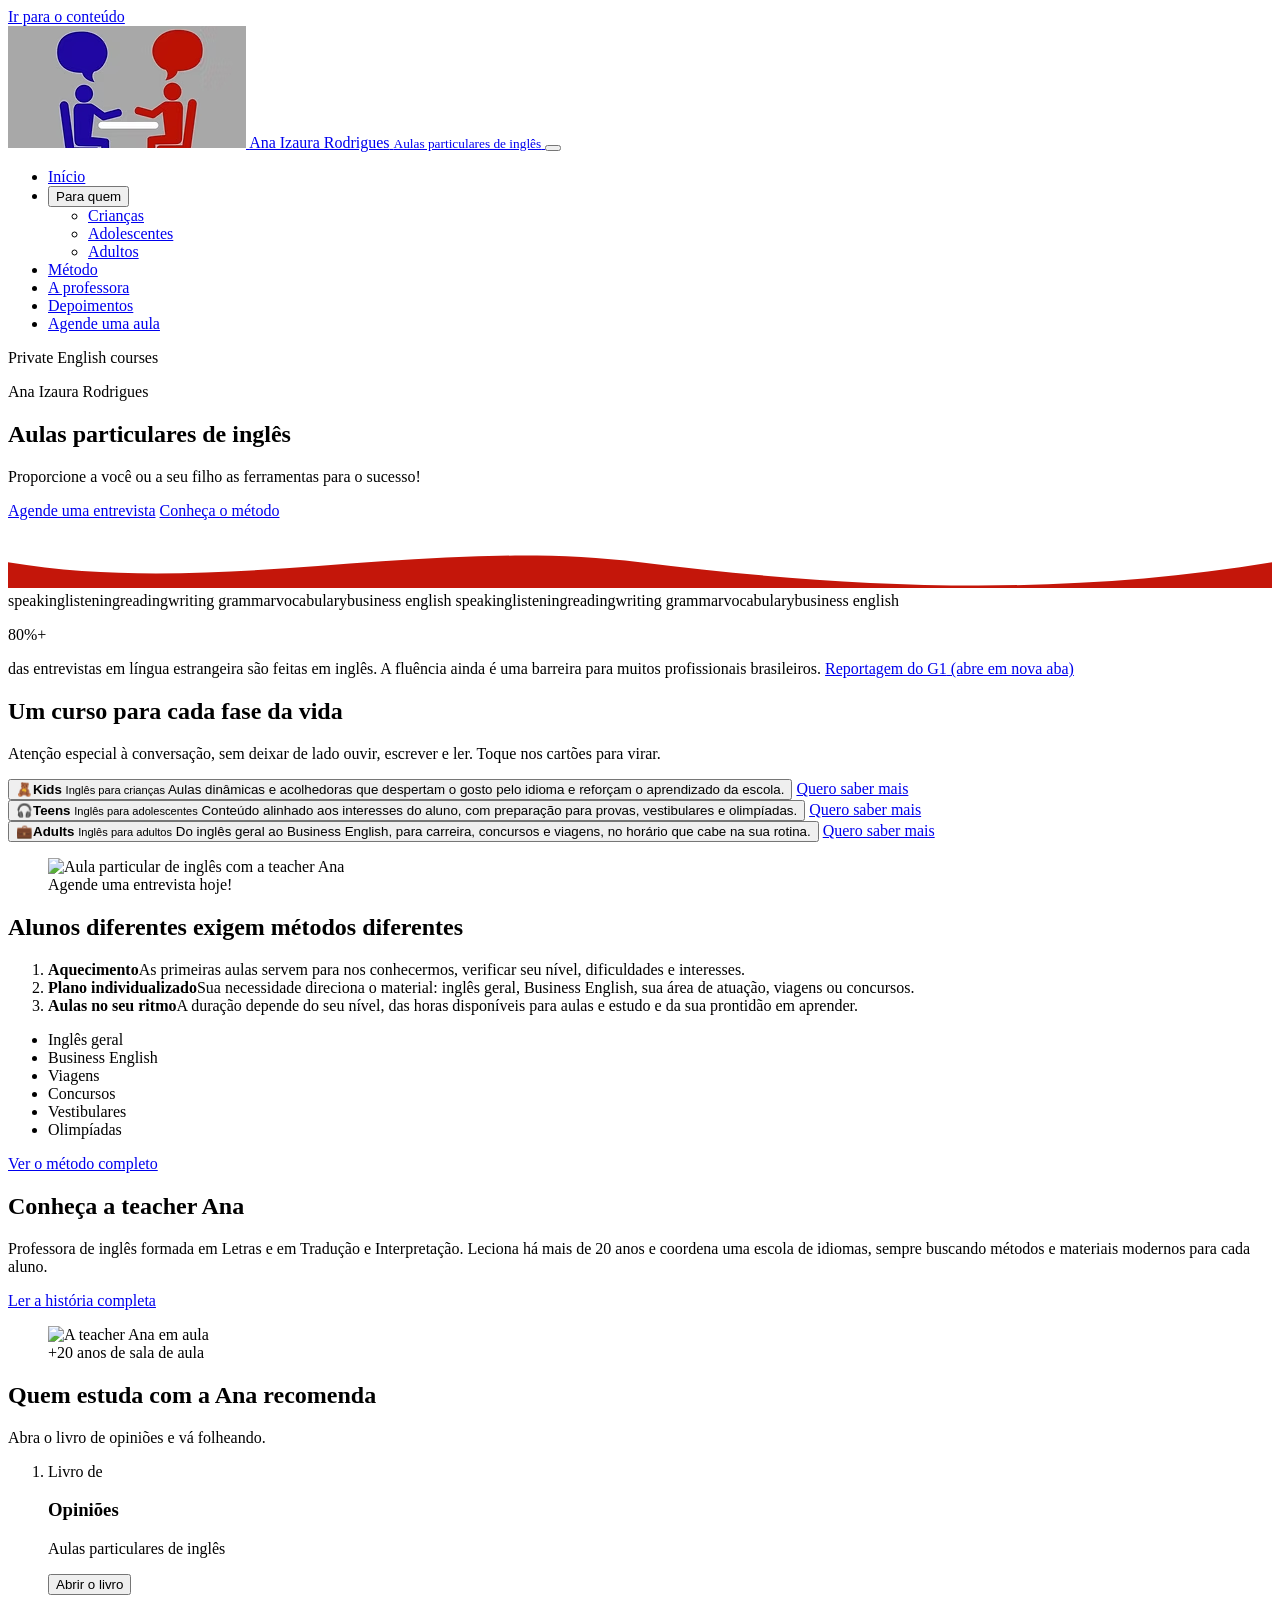
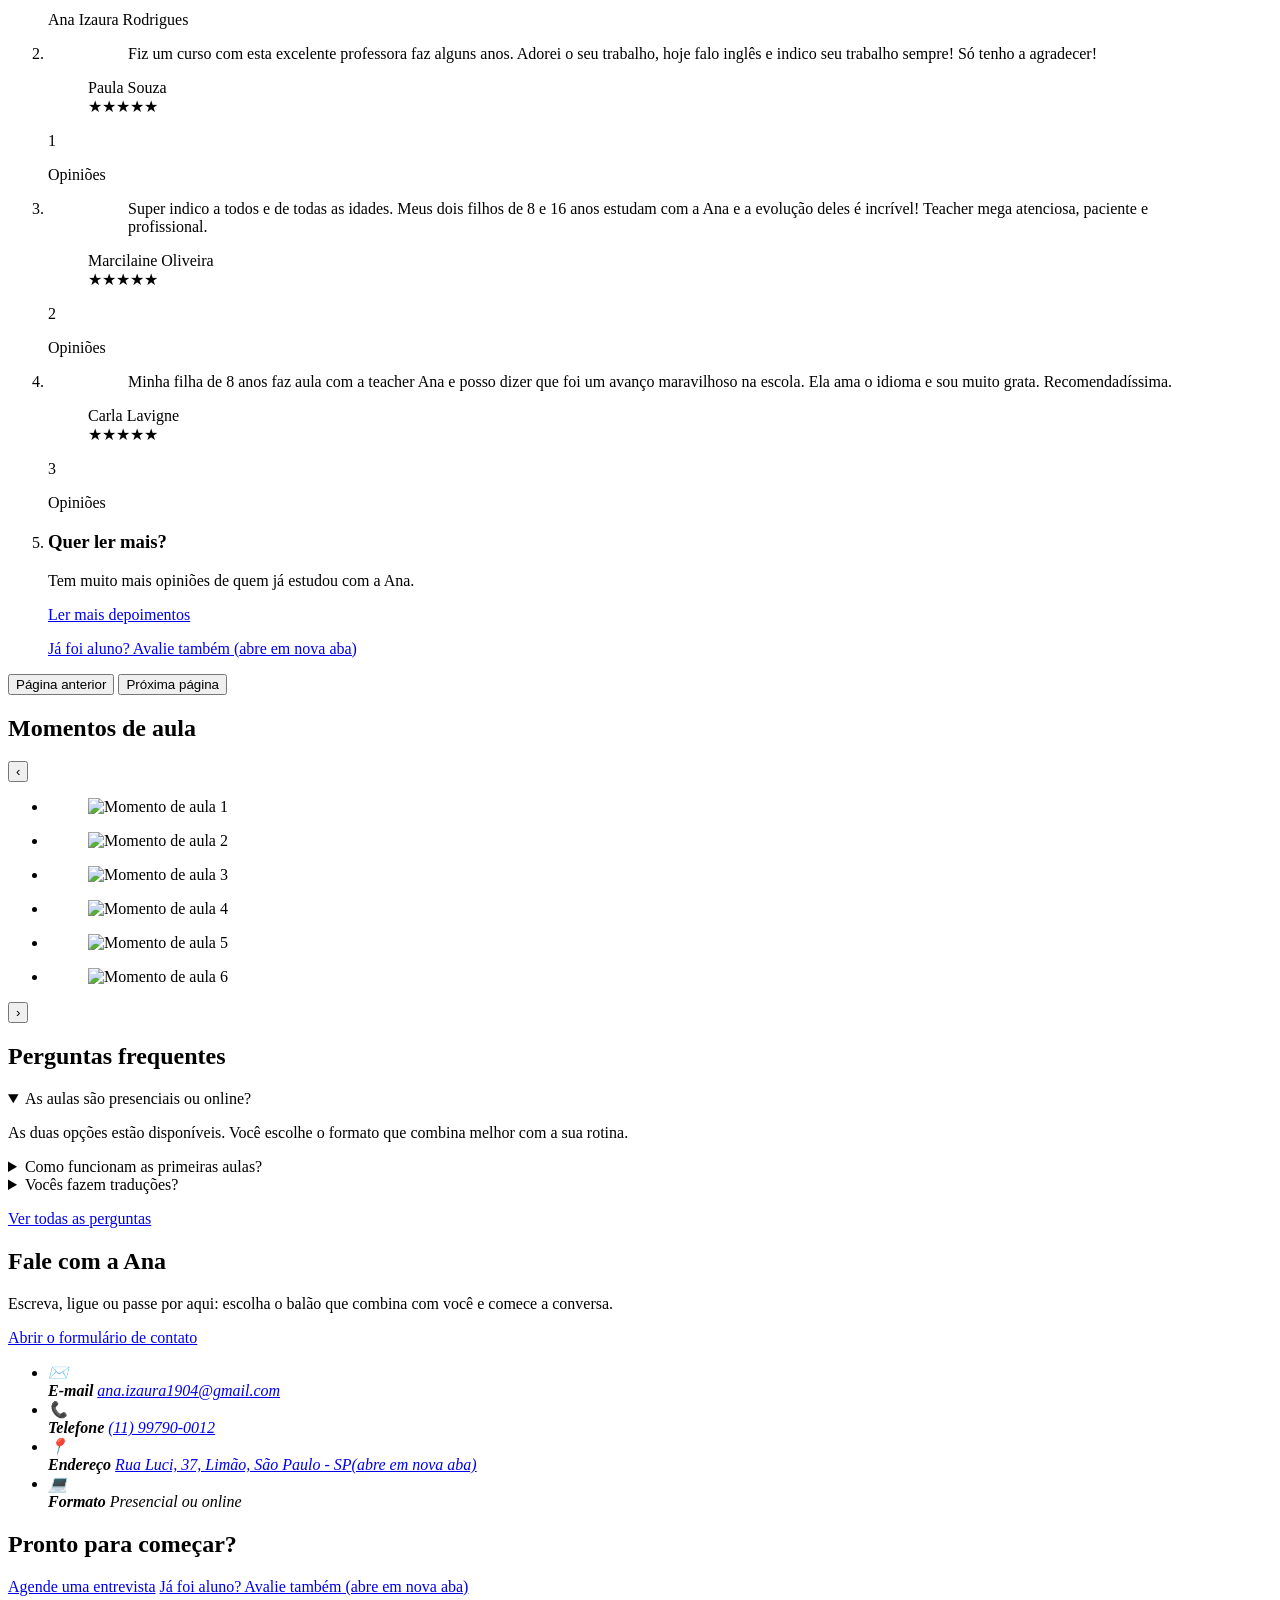
==== commit 3e5e07f6: "Feat: Adiciona faixa de chamada final para acao com botoes de agendamento e avaliacao" ====
--- a/index.html
+++ b/index.html
@@ -522,6 +522,19 @@
                 </address>
             </div>
         </section>
+
+    <!-- CHAMADA FINAL -->
+        <section class="faixa-final" aria-labelledby="titulo-chamada-final">
+            <div class="wrap">
+                <h2 id="titulo-chamada-final">Pronto para começar?</h2>
+                <p>
+                    <a class="btn" href="contato.html">Agende uma entrevista</a>
+                    <a class="btn btn-ghost"
+                        href="https://search.google.com/local/writereview?placeid=ChIJd8JDrzP4zpQRELQF1C60fQo"
+                        target="_blank" rel="noopener noreferrer">Já foi aluno? Avalie também<span class="leitor-de-tela"> (abre em nova aba)</span></a>
+                </p>
+            </div>
+        </section>
     </main>
 </body>
 </html>
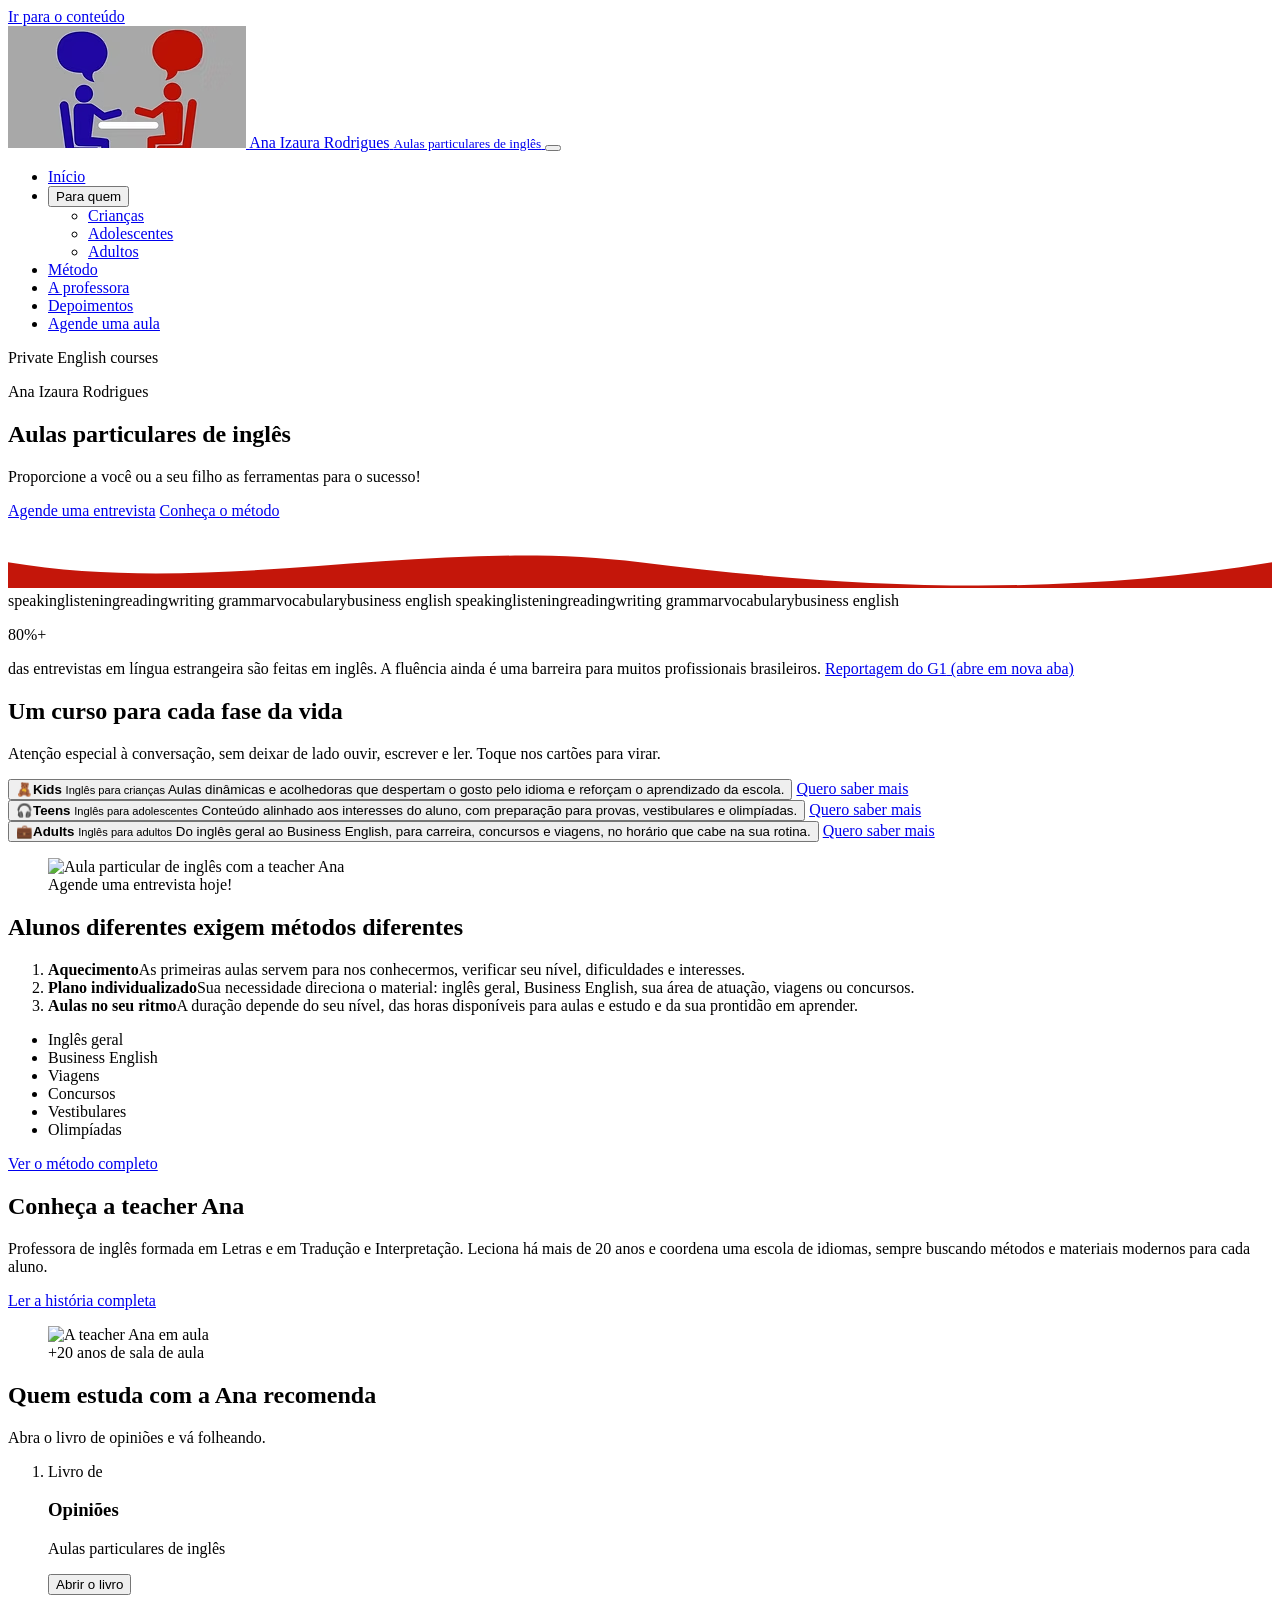
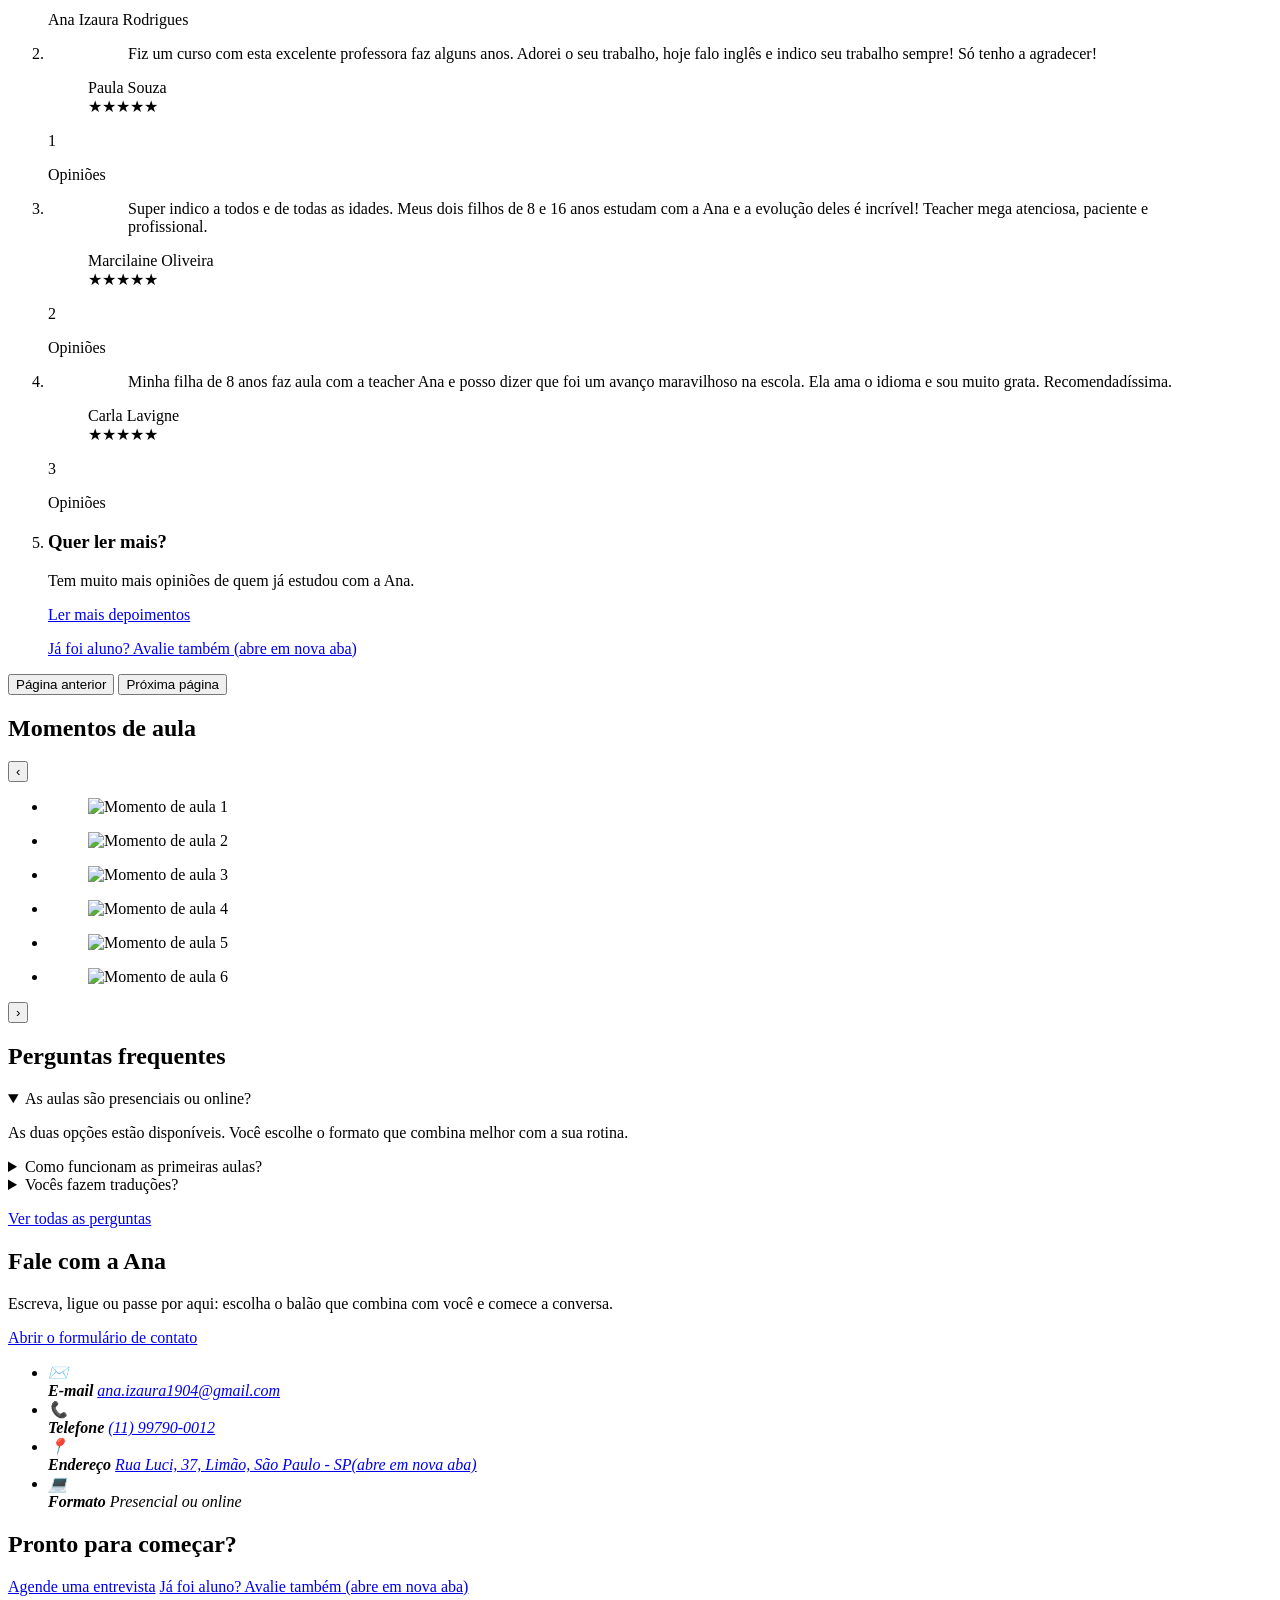
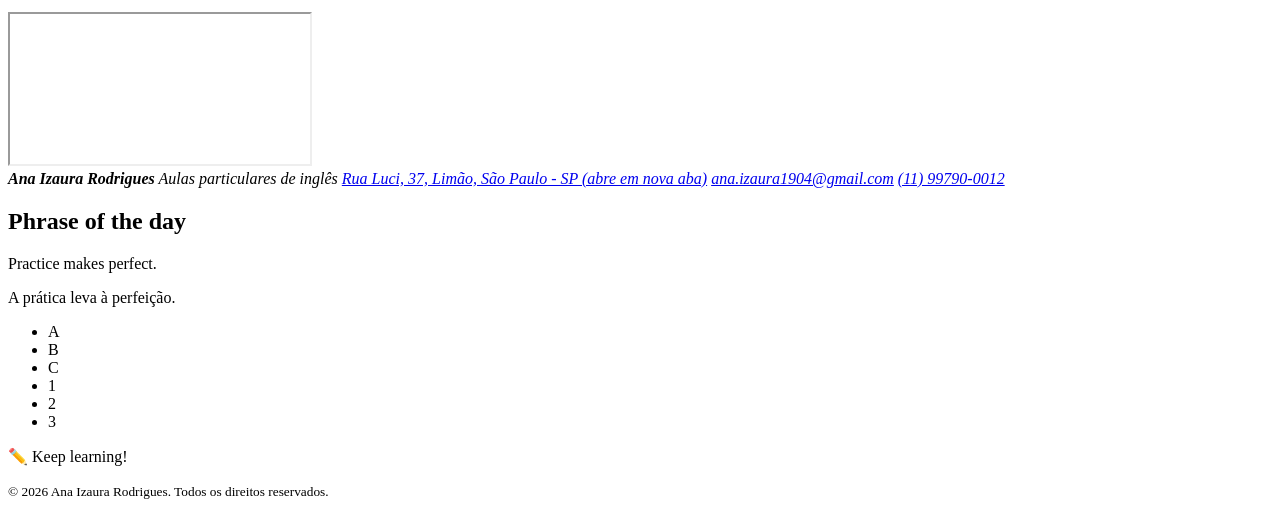
==== commit da6686e2: "Feat: Cria rodape da pagina e inclusao do script principal" ====
--- a/index.html
+++ b/index.html
@@ -536,5 +536,51 @@
             </div>
         </section>
     </main>
+
+    <!-- RODAPÉ -->
+    <footer class="rodape">
+      <div class="wrap rodape-grade">
+
+        <!-- Lado esquerdo: mapa do Google -->
+        <iframe
+          class="rodape-mapa"
+          title="Mapa: Rua Luci, 37, Limão, São Paulo"
+          src="https://www.google.com/maps?q=Rua+Luci,+37,+Lim%C3%A3o,+S%C3%A3o+Paulo&output=embed"
+          loading="lazy" referrerpolicy="no-referrer-when-downgrade"></iframe>
+
+        <!-- Centro: dados de contato -->
+        <address class="rodape-contato">
+          <strong class="script">Ana Izaura Rodrigues</strong>
+          <span>Aulas particulares de inglês</span>
+          <a
+            href="https://www.google.com/maps/place/?q=place_id:ChIJd8JDrzP4zpQRELQF1C60fQo"
+            target="_blank" rel="noopener noreferrer">Rua Luci, 37, Limão, São Paulo - SP<span class="leitor-de-tela"> (abre em nova aba)</span></a>
+          <a href="mailto:ana.izaura1904@gmail.com">ana.izaura1904@gmail.com</a>
+          <a href="tel:+5511997900012">(11) 99790-0012</a>
+        </address>
+
+        <!-- Direita: quadro-negro didático com a frase do dia (o texto muda todo dia pelo script.js) -->
+        <section class="quadro-negro" aria-labelledby="quadro-titulo">
+            <h2 id="quadro-titulo" class="script">Phrase of the day</h2>
+            <p class="quadro-frase-en" id="frase-en" lang="en">Practice makes perfect.</p>
+            <p class="quadro-frase-pt" id="frase-pt">A prática leva à perfeição.</p>
+            <ul class="letras-pulando" aria-hidden="true">
+                <li>A</li>
+                <li>B</li>
+                <li>C</li>
+                <li>1</li>
+                <li>2</li>
+                <li>3</li>
+            </ul>
+            <p class="quadro-nota"><span aria-hidden="true">✏️</span> Keep learning!</p>
+            </section>
+        </div>
+        <p class="direitos">
+        <small>© <time id="ano-atual" datetime="2026">2026</time> Ana Izaura Rodrigues. Todos os direitos
+          reservados.</small>
+        </p>
+    </footer>
+
+    <script src="src/script/script.js"></script>
 </body>
 </html>
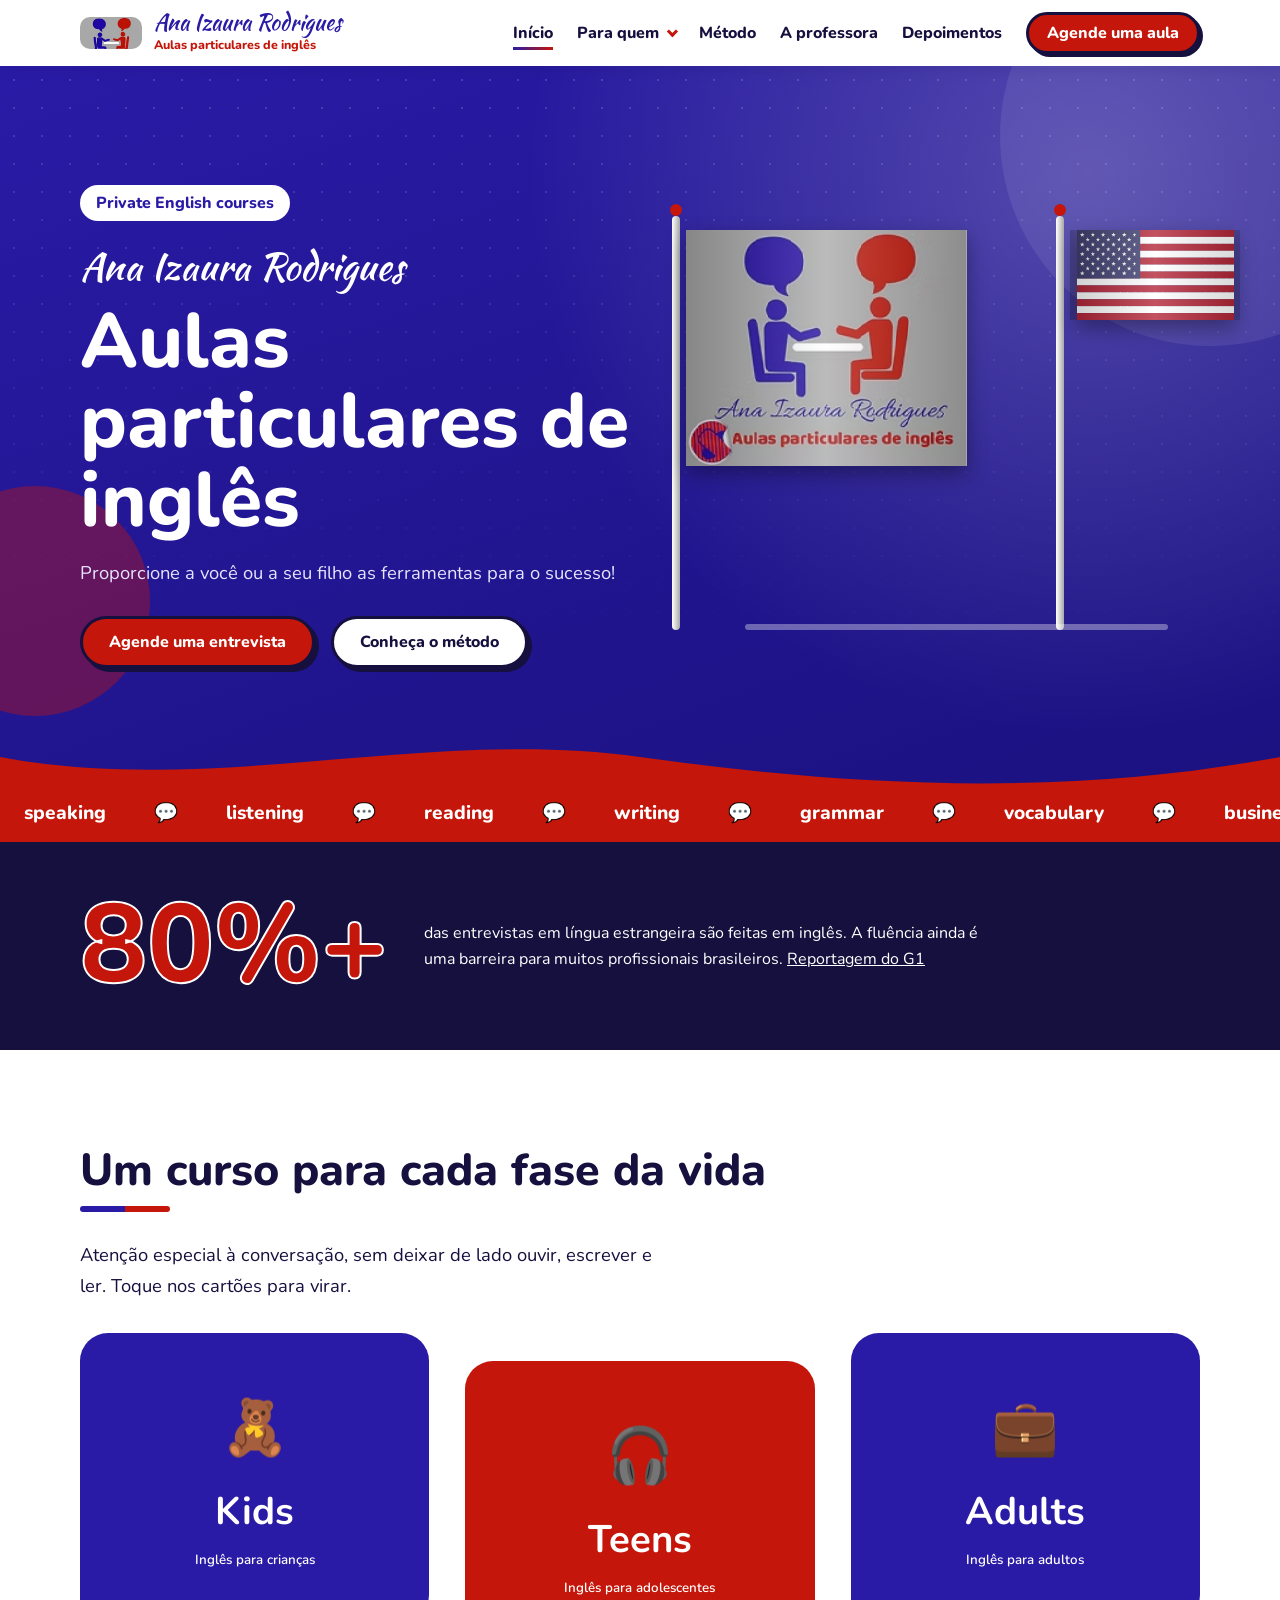
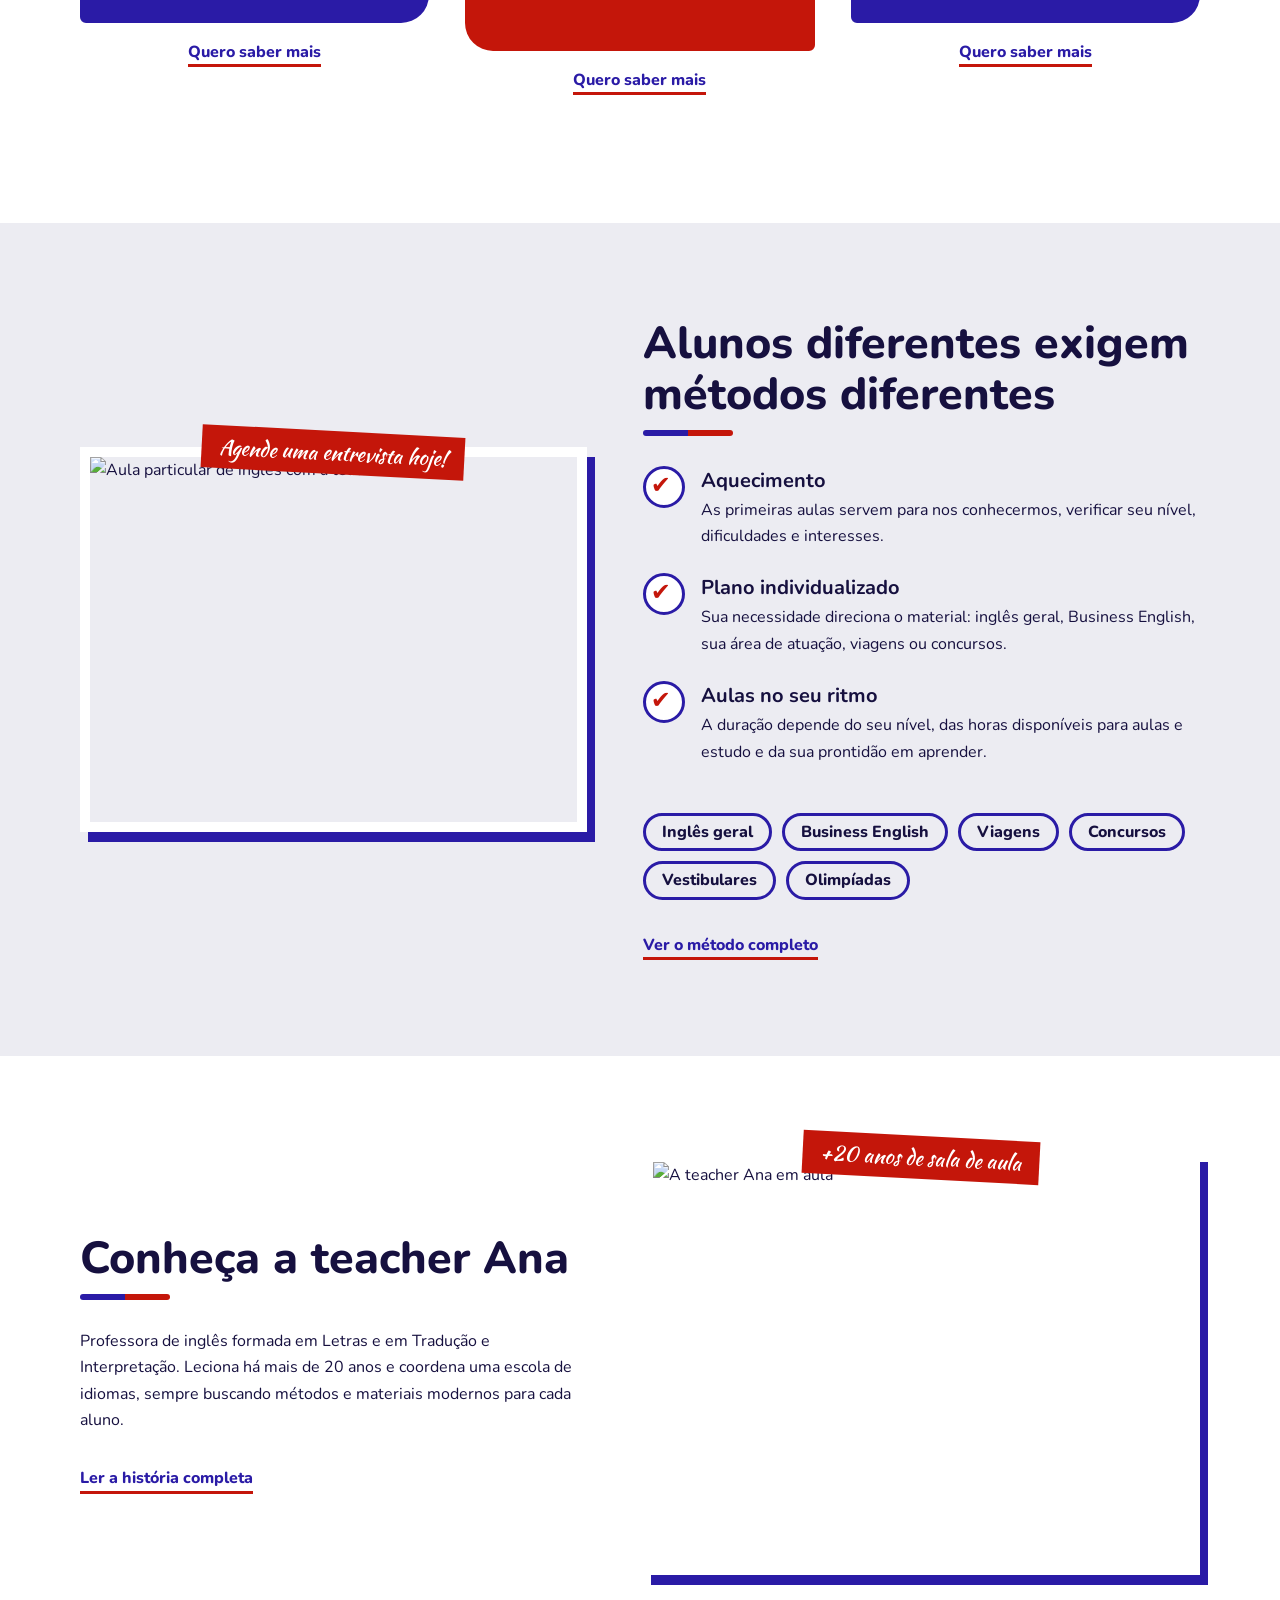
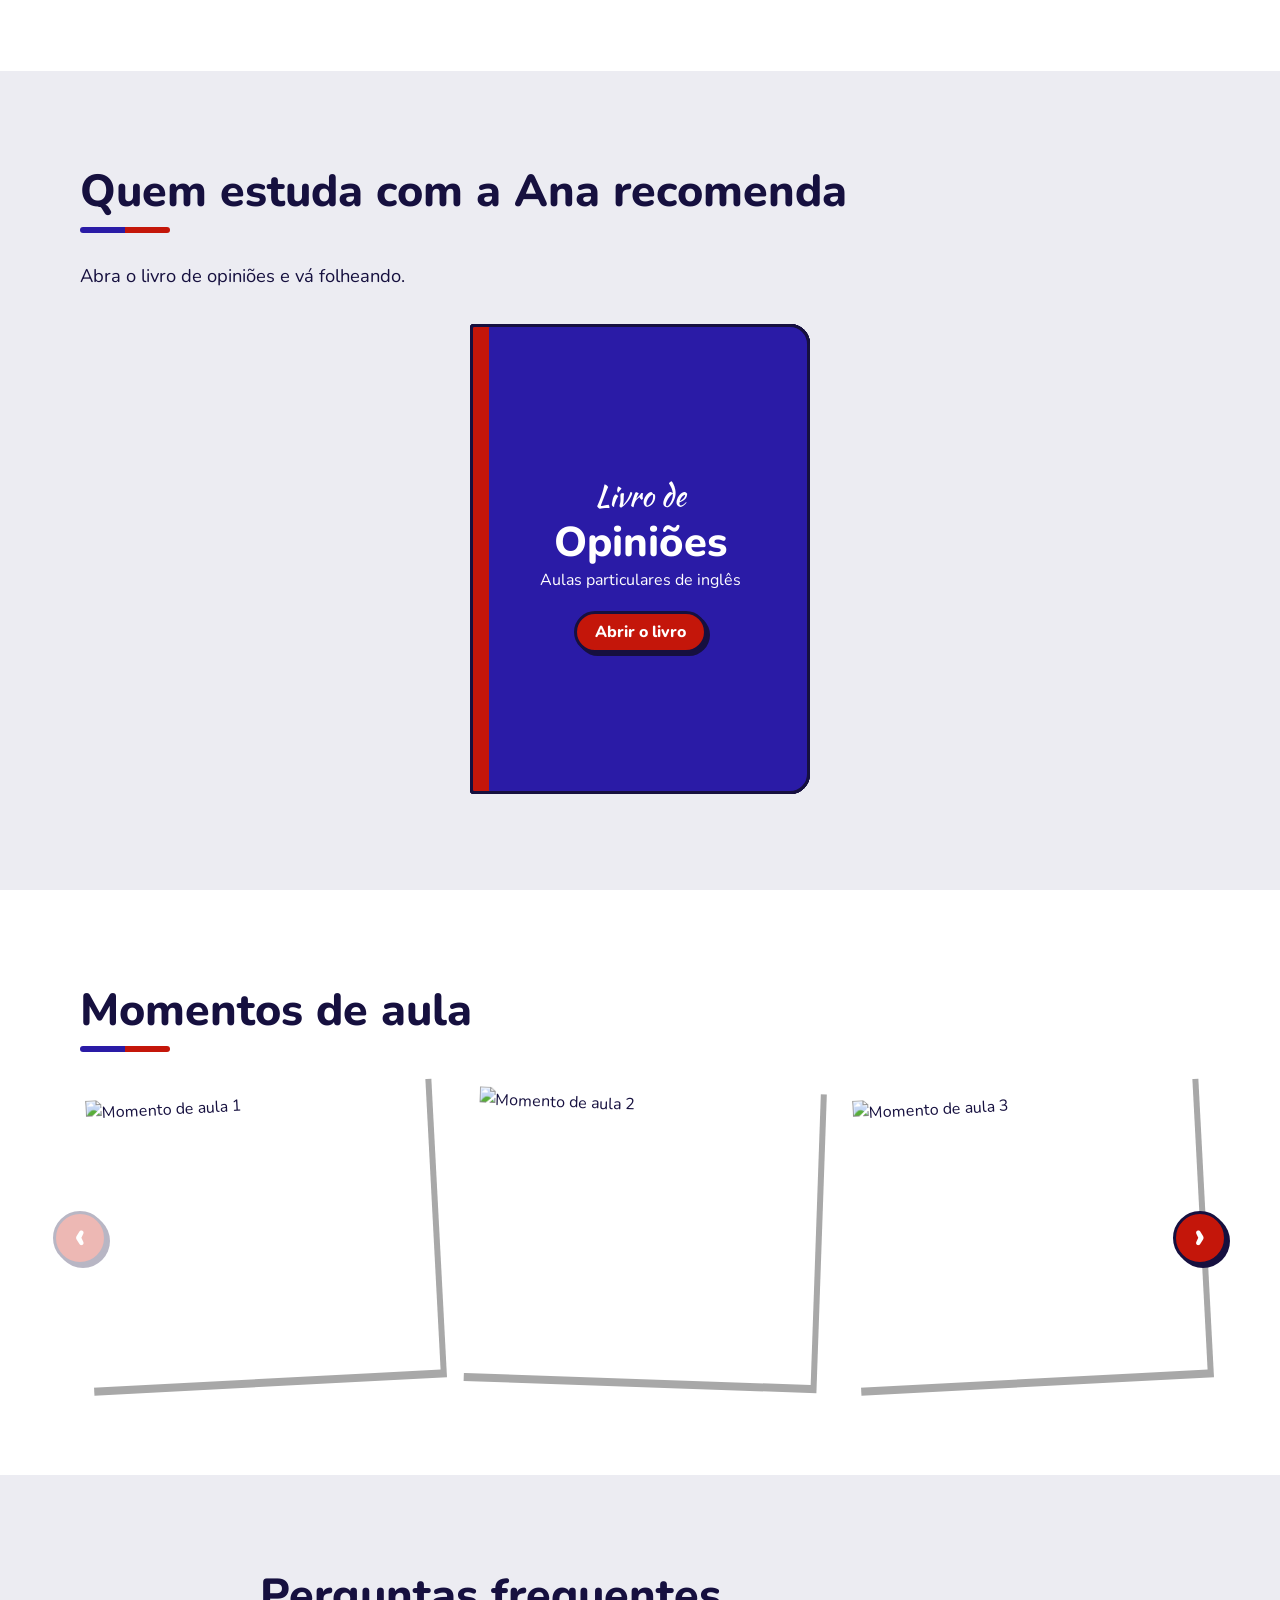
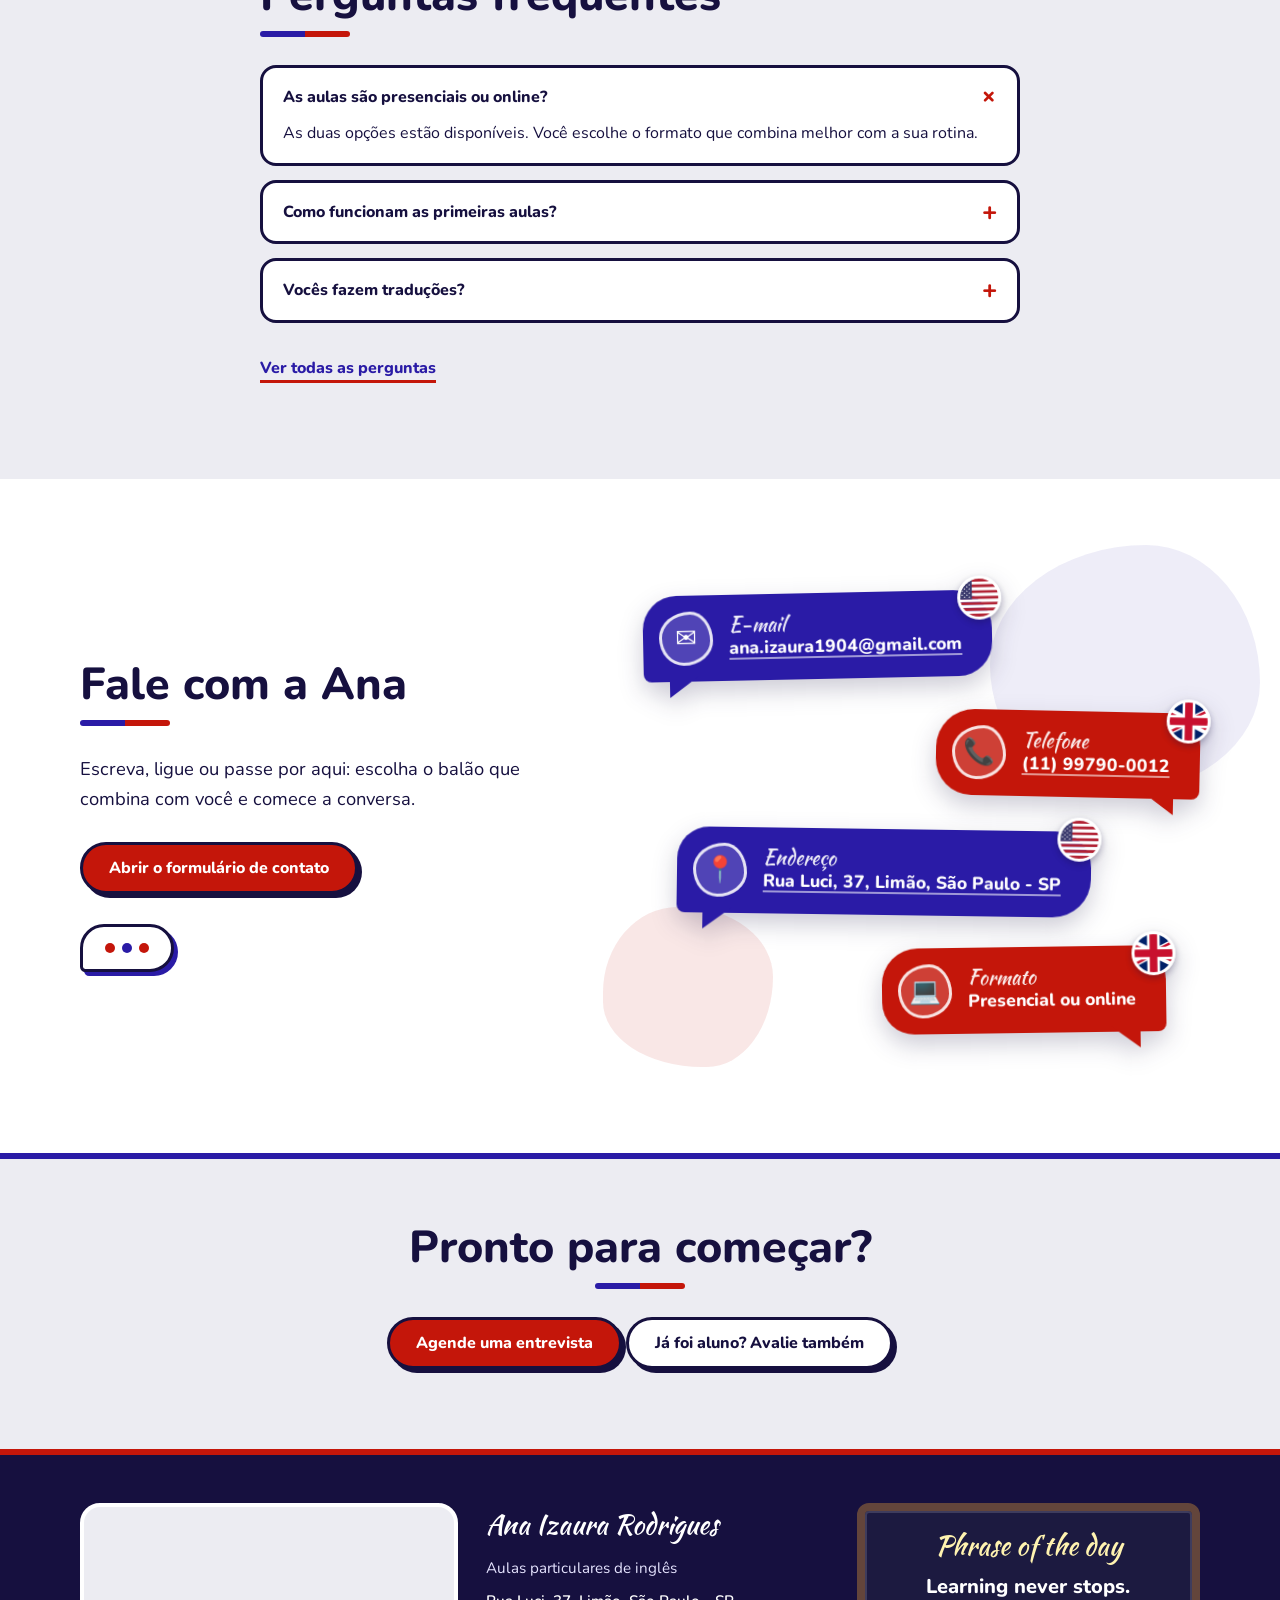
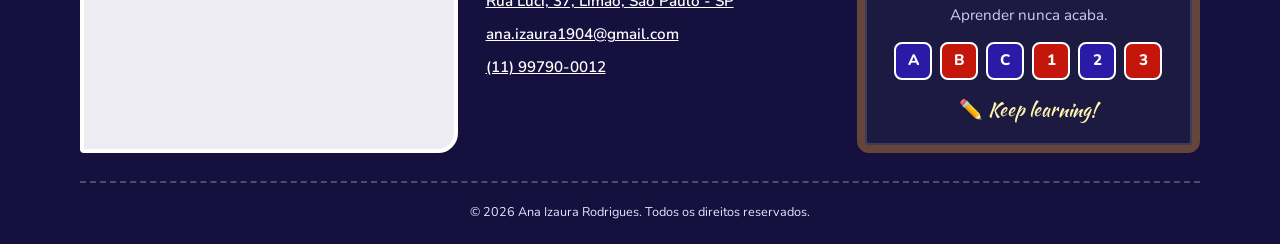
==== commit ad2082cf: "Feat: Criação de div para a bandeira dos EUA" ====
--- a/index.html
+++ b/index.html
@@ -114,15 +114,14 @@
         <div class="palco">
             <figure class="bandeiras">
                 <div class="bandeira-mastro">
-                    <div
-                        class="bandeira bandeira--logo" role="img" aria-label="Bandeira com a logo da Ana Izaura Rodrigues: duas pessoas conversando, com balões azul e vermelho"</div>
-                    </div>
-                    <div class="bandeira-mastro bandeira-mastro--pequena">
-                        <div class="bandeira bandeira--eua" role="img" aria-label="Bandeira dos Estados Unidos"> </div>
-                    </div>
-                </figure>
-            </div>
-            </div>
+                    <div class="bandeira bandeira--logo" role="img" aria-label="Bandeira com a logo da Ana Izaura Rodrigues: duas pessoas conversando, com balões azul e vermelho"></div>
+                </div>
+                <div class="bandeira-mastro bandeira-mastro--pequena">
+                    <div class="bandeira bandeira--eua" role="img" aria-label="Bandeira dos Estados Unidos"></div>
+                </div>
+            </figure>
+        </div>
+    </div>
             <svg class="onda" viewBox="0 0 1440 60" preserveAspectRatio="none" aria-hidden="true" focusable="false">
             <path d="M0 30C240 70 480 0 720 30s480 40 720 0V60H0z" fill="#c4160a" />
             </svg>
@@ -559,7 +558,7 @@
           <a href="tel:+5511997900012">(11) 99790-0012</a>
         </address>
 
-        <!-- Direita: quadro-negro didático com a frase do dia (o texto muda todo dia pelo script.js) -->
+        <!-- Direita: quadro-negro didático com a frase do dia  -->
         <section class="quadro-negro" aria-labelledby="quadro-titulo">
             <h2 id="quadro-titulo" class="script">Phrase of the day</h2>
             <p class="quadro-frase-en" id="frase-en" lang="en">Practice makes perfect.</p>
--- a/src/css/style.css
+++ b/src/css/style.css
@@ -0,0 +1,2492 @@
+/* ==========================================================
+   ESTILO — Ana Izaura Rodrigues
+   Paleta tirada da logo: azul, vermelho, branco e cinza.
+   Estrutura: 
+   1 variáveis         5 seções
+   2 base              6 animações
+   3 cabeçalho/menu    7 responsivo
+   4 componentes
+   ========================================================== */
+
+/* 1. VARIÁVEIS */
+:root {
+  --azul: #2a1ba6;
+  --vermelho: #c4160a;
+  --azul-marinho: #16103f;
+  --cinza: #a8a8a8;
+  --cinza-claro: #ececf2;
+  --branco: #fff;
+  --fonte-texto: "Nunito", system-ui, sans-serif;
+  --fonte-script: "Kaushan Script", cursive;
+}
+
+/* 2. BASE */
+* {
+  box-sizing: border-box;
+  margin: 0;
+  padding: 0;
+}
+
+html {
+  scroll-behavior: smooth;
+  scroll-padding-top: 84px;
+}
+
+body {
+  font-family: var(--fonte-texto);
+  color: var(--azul-marinho);
+  background: var(--branco);
+  line-height: 1.65;
+  overflow-x: hidden;
+}
+
+img {
+  max-width: 100%;
+  height: auto;
+  display: block;
+}
+
+ul,
+ol {
+  list-style: none;
+}
+
+a {
+  color: var(--azul);
+}
+
+:focus-visible {
+  outline: 3px solid var(--vermelho);
+  outline-offset: 3px;
+}
+
+.wrap {
+  width: min(1120px, 92%);
+  margin-inline: auto;
+}
+
+.estreito {
+  width: min(760px, 92%);
+}
+
+.script {
+  font-family: var(--fonte-script);
+  font-weight: 400;
+}
+
+.leitor-de-tela {
+  position: absolute;
+  width: 1px;
+  height: 1px;
+  overflow: hidden;
+  clip: rect(0 0 0 0);
+  white-space: nowrap;
+}
+
+.skip {
+  position: absolute;
+  left: 8px;
+  top: -60px;
+  background: var(--vermelho);
+  color: #fff;
+  padding: 10px 16px;
+  z-index: 200;
+  border-radius: 8px;
+}
+
+.skip:focus {
+  top: 8px;
+}
+
+h1,
+h2,
+h3 {
+  line-height: 1.12;
+  font-weight: 800;
+}
+
+h2 {
+  font-size: clamp(1.8rem, 4.5vw, 2.8rem);
+  margin-bottom: 28px;
+}
+
+/* detalhe de duas cores = os dois balões da logo */
+h2::after {
+  content: "";
+  display: block;
+  width: 90px;
+  height: 6px;
+  margin-top: 10px;
+  border-radius: 4px;
+  background: linear-gradient(90deg, var(--azul) 50%, var(--vermelho) 50%);
+}
+
+.secao {
+  padding: clamp(56px, 8vw, 96px) 0;
+}
+
+.fundo-cinza {
+  background: var(--cinza-claro);
+}
+
+.lead {
+  font-size: 1.15rem;
+  max-width: 52ch;
+}
+
+.progress {
+  position: fixed;
+  top: 0;
+  left: 0;
+  height: 4px;
+  width: 0;
+  background: var(--vermelho);
+  z-index: 100;
+}
+
+/* 3. CABEÇALHO E MENU */
+.brand {
+  display: flex;
+  align-items: center;
+  gap: 12px;
+  text-decoration: none;
+  color: var(--azul-marinho);
+}
+
+.brand img {
+  width: 62px;
+  height: auto;
+  border-radius: 10px;
+}
+
+.brand .script {
+  display: block;
+  font-size: 1.35rem;
+  line-height: 1.1;
+  color: var(--azul);
+}
+
+.brand small {
+  display: block;
+  font-weight: 800;
+  font-size: 0.78rem;
+  color: var(--vermelho);
+}
+
+/* 4. COMPONENTES */
+.btn {
+  display: inline-block;
+  background: var(--vermelho);
+  color: #fff;
+  font: 800 1rem var(--fonte-texto);
+  text-decoration: none;
+  border: 3px solid var(--azul-marinho);
+  border-radius: 999px;
+  padding: 12px 26px;
+  cursor: pointer;
+  box-shadow: 4px 4px 0 var(--azul-marinho);
+  transition: 0.2s;
+}
+
+.btn:hover {
+  transform: translate(2px, 2px);
+  box-shadow: 2px 2px 0 var(--azul-marinho);
+}
+
+.btn-sm {
+  padding: 7px 18px;
+  box-shadow: 3px 3px 0 var(--azul-marinho);
+}
+
+.btn-ghost {
+  background: #fff;
+  color: var(--azul-marinho);
+}
+
+.cta {
+  display: flex;
+  flex-wrap: wrap;
+  gap: 16px;
+  margin-top: 28px;
+}
+
+.ver-mais {
+  font-weight: 800;
+  text-decoration: none;
+  color: var(--azul);
+  background: linear-gradient(var(--vermelho), var(--vermelho)) no-repeat 0 100%/100% 3px;
+  padding-bottom: 2px;
+}
+
+/* balão de fala: a "assinatura" visual do site, vinda da logo */
+.balao {
+  position: relative;
+  padding: 14px 22px;
+  border-radius: 24px;
+  color: #fff;
+  font-weight: 800;
+  width: fit-content;
+  max-width: 100%;
+}
+
+.balao::after {
+  content: "";
+  position: absolute;
+  bottom: -12px;
+  border: 12px solid transparent;
+}
+
+.balao.azul {
+  background: var(--azul);
+  margin-right: auto;
+}
+
+.balao.azul::after {
+  left: 28px;
+  border-top-color: var(--azul);
+  border-bottom: 0;
+}
+
+.balao.vermelho {
+  background: var(--vermelho);
+  margin-left: auto;
+}
+
+.balao.vermelho::after {
+  right: 28px;
+  border-top-color: var(--vermelho);
+  border-bottom: 0;
+}
+
+/* 5. SEÇÕES */
+.hero-grid {
+  display: grid;
+  grid-template-columns: minmax(0, 1.2fr) minmax(0, 1fr);
+  gap: 48px;
+  align-items: center;
+}
+
+.hero .script {
+  font-size: clamp(1.6rem, 4vw, 2.4rem);
+  color: #fff;
+}
+
+.hero h1 {
+  font-size: clamp(2.4rem, 6vw, 4.4rem);
+  margin: 6px 0 16px;
+}
+
+.hero .lead {
+  color: #e6e4ff;
+}
+
+.faixa-rolante {
+  background: var(--vermelho);
+  color: #fff;
+  overflow: hidden;
+  white-space: nowrap;
+}
+
+.faixa-rolante div {
+  display: inline-flex;
+  animation: rolar-faixa 30s linear infinite;
+}
+
+.faixa-rolante span {
+  padding: 12px 24px;
+  font-weight: 800;
+  font-size: 1.2rem;
+}
+
+.faixa-rolante span::after {
+  content: "💬";
+  margin-left: 48px;
+}
+
+.faixa-numeros {
+  background: var(--azul-marinho);
+  color: #fff;
+  padding: 48px 0;
+}
+
+.faixa-numeros .wrap {
+  display: flex;
+  align-items: center;
+  gap: 36px;
+  flex-wrap: wrap;
+}
+
+.faixa-numeros p:last-child {
+  flex: 1;
+  min-width: 240px;
+  max-width: 56ch;
+}
+
+.faixa-numeros a {
+  color: #fff;
+}
+
+.numero-grande {
+  font-size: clamp(4rem, 12vw, 7rem);
+  font-weight: 800;
+  line-height: 1;
+  color: var(--vermelho);
+  -webkit-text-stroke: 2px #fff;
+}
+
+.faixa-final {
+  background: var(--cinza-claro);
+  text-align: center;
+  padding: 64px 0;
+  border-top: 6px solid var(--azul);
+  border-bottom: 6px solid var(--vermelho);
+}
+
+.faixa-final h2 {
+  display: block;
+}
+
+.faixa-final h2::after {
+  margin-inline: auto;
+}
+
+.faixa-final p {
+  margin-bottom: 16px;
+}
+
+.cabecalho-pagina {
+  background: var(--azul);
+  color: #fff;
+  padding: 48px 0 56px;
+}
+
+.cabecalho-pagina h1 {
+  font-size: clamp(2rem, 5vw, 3.4rem);
+  margin: 14px 0 12px;
+}
+
+.cabecalho-pagina .lead {
+  color: #e6e4ff;
+}
+
+.trilha-navegacao ol {
+  display: flex;
+  gap: 8px;
+  font-size: 0.9rem;
+}
+
+.trilha-navegacao li + li::before {
+  content: "›";
+  margin-right: 8px;
+}
+
+.trilha-navegacao a {
+  color: #fff;
+}
+
+.cartoes-viram {
+  display: grid;
+  grid-template-columns: repeat(auto-fit, minmax(250px, 1fr));
+  gap: 36px;
+  text-align: center;
+}
+
+.cartao-vira:nth-child(2) {
+  margin-top: 28px;
+}
+
+.cartao-vira-botao {
+  display: block;
+  width: 100%;
+  height: 290px;
+  perspective: 900px;
+  background: none;
+  border: 0;
+  cursor: pointer;
+  font: inherit;
+  color: inherit;
+}
+
+.cartao-vira-interno {
+  display: block;
+  position: relative;
+  height: 100%;
+  transition: transform 0.7s cubic-bezier(0.4, 1.4, 0.5, 1);
+  transform-style: preserve-3d;
+}
+
+.cartao-vira-botao[aria-pressed="true"] .cartao-vira-interno {
+  transform: rotateY(180deg);
+}
+
+.lado-cartao {
+  position: absolute;
+  inset: 0;
+  backface-visibility: hidden;
+  border-radius: 28px 28px 28px 6px;
+  padding: 24px;
+  display: flex;
+  flex-direction: column;
+  justify-content: center;
+  align-items: center;
+  gap: 6px;
+  color: #fff;
+  font-weight: 600;
+}
+
+.lado-cartao.azul {
+  background: var(--azul);
+}
+
+.lado-cartao.vermelho {
+  background: var(--vermelho);
+  border-radius: 28px 28px 6px 28px;
+}
+
+.lado-cartao .emoji {
+  font-size: 3.4rem;
+}
+
+.lado-cartao strong {
+  font-size: 2.4rem;
+}
+
+.lado-cartao.verso {
+  background: var(--azul-marinho);
+  transform: rotateY(180deg);
+  font-size: 1.05rem;
+}
+
+.cartao-vira .ver-mais {
+  display: inline-block;
+  margin-top: 16px;
+}
+
+.duas-colunas {
+  display: grid;
+  grid-template-columns: minmax(0, 1fr) minmax(0, 1.1fr);
+  gap: 56px;
+  align-items: center;
+}
+
+.foto-inclinada {
+  position: relative;
+  transform: rotate(-3deg);
+}
+
+.foto-inclinada img {
+  border: 10px solid #fff;
+  box-shadow: 8px 10px 0 var(--azul);
+}
+
+.fita-legenda {
+  position: absolute;
+  top: -16px;
+  left: 50%;
+  transform: translateX(-50%) rotate(3deg);
+  background: var(--vermelho);
+  color: #fff;
+  padding: 6px 18px;
+  font: 400 1.3rem var(--fonte-script);
+  white-space: nowrap;
+}
+
+.passos {
+  margin: 0 0 26px;
+}
+
+.passos li {
+  position: relative;
+  padding: 0 0 22px 58px;
+}
+
+.passos strong {
+  display: block;
+  font-size: 1.25rem;
+}
+
+.passos li::before {
+  content: "";
+  position: absolute;
+  left: 0;
+  top: 2px;
+  width: 36px;
+  height: 36px;
+  border-radius: 50%;
+  border: 3px solid var(--azul);
+  background: #fff;
+}
+
+.passos li::after {
+  content: "✔";
+  position: absolute;
+  left: 8px;
+  top: 2px;
+  font-size: 1.5rem;
+  color: var(--vermelho);
+  transform: scale(0) rotate(-40deg);
+  transition: transform 0.5s 0.5s cubic-bezier(0.4, 1.8, 0.5, 1);
+}
+
+.passos li.visivel::after {
+  transform: none;
+}
+
+.etiquetas {
+  display: flex;
+  flex-wrap: wrap;
+  gap: 10px;
+}
+
+.etiquetas li {
+  border: 3px solid var(--azul);
+  border-radius: 999px;
+  padding: 3px 16px;
+  font-weight: 800;
+  transition: 0.2s;
+}
+
+.etiquetas li:hover {
+  background: var(--vermelho);
+  border-color: var(--vermelho);
+  color: #fff;
+  transform: rotate(-4deg) scale(1.08);
+}
+
+.polaroids {
+  display: grid;
+  grid-template-columns: repeat(auto-fit, minmax(240px, 1fr));
+  gap: 30px;
+}
+
+/* Carrossel: 3 fotos à mostra no computador, 2 no tablet e 1 no celular */
+.galeria {
+  --espaco: 30px;
+  --fotos-por-vez: 3;
+  --respiro: min(18px, 3.5vw); /* respiro lateral da trilha (nunca maior que a margem da página) */
+  position: relative;
+}
+
+.galeria-botao {
+  display: none;
+}
+
+.js .polaroids {
+  display: flex;
+  gap: var(--espaco);
+  /* o respiro (padding) evita cortar a rotação e a sombra das fotos; a margem negativa devolve o alinhamento */
+  padding: 26px var(--respiro) 44px;
+  margin: -26px calc(-1 * var(--respiro)) -44px;
+  overflow-x: auto;
+  scroll-snap-type: x mandatory;
+  scroll-padding-inline: var(--respiro);
+  scroll-behavior: smooth;
+  scrollbar-width: none;
+}
+
+.js .polaroids::-webkit-scrollbar {
+  display: none;
+}
+
+.js .polaroids li {
+  flex: 0 0 calc((100% - (var(--fotos-por-vez) - 1) * var(--espaco)) / var(--fotos-por-vez));
+  scroll-snap-align: start;
+}
+
+.polaroids img {
+  width: 100%;
+  aspect-ratio: 4 / 3;
+  object-fit: cover;
+}
+
+.js .galeria-botao {
+  position: absolute;
+  top: 50%;
+  z-index: 3;
+  display: grid;
+  place-items: center;
+  width: 54px;
+  height: 54px;
+  margin-top: -27px;
+  padding-bottom: 5px;
+  font: 800 2.4rem/1 var(--fonte-texto);
+  color: #fff;
+  cursor: pointer;
+  background: var(--vermelho);
+  border: 3px solid var(--azul-marinho);
+  border-radius: 50%;
+  box-shadow: 3px 3px 0 var(--azul-marinho);
+  transition: 0.2s;
+}
+
+.galeria-anterior {
+  left: -27px;
+}
+
+.galeria-proxima {
+  right: -27px;
+}
+
+.js .galeria-botao:hover:not(:disabled) {
+  background: var(--azul);
+  transform: translate(2px, 2px);
+  box-shadow: 1px 1px 0 var(--azul-marinho);
+}
+
+.js .galeria-botao:disabled {
+  cursor: default;
+  opacity: 0.3;
+}
+
+@media (max-width: 860px) {
+  .galeria {
+    --fotos-por-vez: 2;
+    --espaco: 24px;
+  }
+}
+
+@media (max-width: 700px) {
+  /* Sem espaço nas laterais: as setas ficam por cima das bordas da foto */
+  .galeria-anterior {
+    left: 4px;
+  }
+
+  .galeria-proxima {
+    right: 4px;
+  }
+}
+
+@media (max-width: 560px) {
+  .galeria {
+    --fotos-por-vez: 1;
+  }
+
+  .js .galeria-botao {
+    width: 46px;
+    height: 46px;
+    margin-top: -23px;
+    font-size: 2rem;
+  }
+}
+
+.polaroids figure {
+  background: #fff;
+  padding: 12px 12px 40px;
+  box-shadow: 6px 8px 0 var(--cinza);
+  transition: 0.4s;
+  transform: rotate(-3deg);
+}
+
+.polaroids li:nth-child(2) figure {
+  transform: rotate(2deg);
+}
+
+.polaroids figure:hover {
+  transform: rotate(0) scale(1.06);
+}
+
+.avaliacoes {
+  display: grid;
+  grid-template-columns: repeat(auto-fit, minmax(290px, 1fr));
+  gap: 36px 28px;
+}
+
+.avaliacoes li {
+  padding-bottom: 12px;
+}
+
+.avaliacoes figure {
+  position: relative;
+  padding: 24px;
+  border-radius: 24px;
+  color: #fff;
+  height: 100%;
+  transition: 0.3s;
+}
+
+.avaliacoes .azul figure {
+  background: var(--azul);
+  border-bottom-left-radius: 4px;
+}
+
+.avaliacoes .vermelho figure {
+  background: var(--vermelho);
+  border-bottom-right-radius: 4px;
+}
+
+.avaliacoes figure:hover {
+  transform: scale(1.03) rotate(-1deg);
+}
+
+.avaliacoes blockquote {
+  font-size: 1.1rem;
+  font-weight: 600;
+  margin-bottom: 14px;
+}
+
+.avaliacoes figcaption {
+  font-weight: 800;
+}
+
+details {
+  background: #fff;
+  border: 3px solid var(--azul-marinho);
+  border-radius: 16px;
+  margin-bottom: 14px;
+  padding: 16px 20px;
+}
+
+summary {
+  font-weight: 800;
+  cursor: pointer;
+  list-style: none;
+  display: flex;
+  justify-content: space-between;
+  gap: 12px;
+}
+
+summary::after {
+  content: "+";
+  font-size: 1.6rem;
+  line-height: 1;
+  color: var(--vermelho);
+  transition: transform 0.3s;
+}
+
+details[open] summary::after {
+  transform: rotate(135deg);
+}
+
+details p {
+  margin-top: 10px;
+}
+
+.contato-grade {
+  display: grid;
+  grid-template-columns: minmax(0, 1fr) minmax(0, 1fr);
+  gap: 48px;
+  align-items: stretch; /* as duas colunas terminam na mesma linha */
+}
+
+/* Coluna da esquerda: o mapa ocupa o que sobrar, para fechar na altura do formulário */
+.contato-grade > div {
+  display: flex;
+  flex-direction: column;
+}
+
+.contato-grade .mapa {
+  flex: 1;
+  height: auto;
+  min-height: 280px;
+}
+
+/* Formulário: o campo "Mensagem" cresce e preenche o espaço extra */
+.contato-grade form {
+  display: flex;
+  flex-direction: column;
+}
+
+/* A mensagem de status começa vazia: anula o espaço que ela abriria no fim do formulário */
+.contato-grade form .formulario-status:empty {
+  margin-top: -14px;
+}
+
+.contato-grade form .campo-cresce {
+  flex: 1;
+  display: flex;
+  flex-direction: column;
+}
+
+.contato-grade form .campo-cresce textarea {
+  flex: 1;
+  min-height: 120px;
+  resize: none;
+}
+
+.dados-contato {
+  font-style: normal;
+  display: grid;
+  gap: 14px;
+  margin-bottom: 24px;
+}
+
+.dados-contato strong {
+  display: block;
+  font: 400 1.4rem var(--fonte-script);
+  color: var(--vermelho);
+}
+
+.mapa {
+  width: 100%;
+  height: 280px;
+  border: 4px solid var(--azul);
+  border-radius: 20px;
+}
+
+form {
+  display: grid;
+  gap: 14px;
+  background: var(--cinza-claro);
+  border: 3px solid var(--azul-marinho);
+  border-radius: 28px 28px 28px 6px;
+  padding: 28px;
+  box-shadow: 8px 8px 0 var(--azul);
+}
+
+label {
+  display: block;
+  font-weight: 800;
+  margin-bottom: 4px;
+}
+
+input,
+textarea {
+  width: 100%;
+  font: inherit;
+  padding: 11px 14px;
+  border: 3px solid var(--azul-marinho);
+  border-radius: 12px;
+  background: #fff;
+}
+
+input.erro,
+textarea.erro {
+  border-color: var(--vermelho);
+}
+
+.formulario-status {
+  font-weight: 800;
+}
+
+.formulario-status.sucesso {
+  color: #1b7a2e;
+}
+
+.formulario-status.falha {
+  color: var(--vermelho);
+}
+
+/* 6. ANIMAÇÕES (entrada ao rolar + diálogo do hero) */
+.revelar {
+  opacity: 0;
+  transform: translateY(26px);
+  transition:
+    opacity 0.7s,
+    transform 0.7s;
+}
+
+.revelar.visivel {
+  opacity: 1;
+  transform: none;
+}
+
+@keyframes aparecer-balao {
+  0%,
+  6% {
+    opacity: 0;
+    transform: scale(0.6);
+  }
+  14%,
+  80% {
+    opacity: 1;
+    transform: scale(1);
+  }
+  92%,
+  100% {
+    opacity: 0;
+    transform: scale(0.9);
+  }
+}
+
+@keyframes rolar-faixa {
+  to {
+    transform: translateX(-50%);
+  }
+}
+
+/* 7. RESPONSIVO: celular e tablet */
+@media (max-width: 860px) {
+  /* minmax(0, 1fr): sem o 0, a coluna cresce até a largura natural da foto e a página desliza para o lado */
+  .hero-grid,
+  .duas-colunas,
+  .contato-grade {
+    grid-template-columns: minmax(0, 1fr);
+  }
+  .cartao-vira:nth-child(2) {
+    margin-top: 0;
+  }
+}
+
+/* respeita quem desativa animações no sistema */
+@media (prefers-reduced-motion: reduce) {
+  * {
+    animation: none !important;
+    transition: none !important;
+    scroll-behavior: auto !important;
+  }
+  .revelar,
+  .conversa .balao {
+    opacity: 1;
+    transform: none;
+  }
+}
+
+/* Link "Ver mais" no fim de cada resumo da home */
+.secao-ver-mais {
+  margin-top: 32px;
+  display: flex;
+  flex-wrap: wrap;
+  gap: 12px 28px;
+}
+
+.lead + .cartoes-viram,
+.lead.revelar {
+  margin-bottom: 32px;
+}
+
+/* ===== Novos blocos ===== */
+.emoji {
+  font-style: normal;
+}
+
+/* Para quem: pergunta em conversa */
+.atalhos {
+  display: grid;
+  gap: 16px;
+}
+
+.atalhos.duas-opcoes {
+  grid-template-columns: repeat(auto-fit, minmax(240px, 1fr));
+}
+
+.atalho {
+  display: flex;
+  align-items: center;
+  gap: 20px;
+  padding: 22px 28px;
+  background: var(--vermelho);
+  color: #fff;
+  border-radius: 28px 28px 6px 28px;
+  text-decoration: none;
+  font-weight: 800;
+  font-size: 1.4rem;
+  transition: 0.3s;
+}
+
+.atalho.azul {
+  background: var(--azul);
+  border-radius: 28px 28px 28px 6px;
+}
+
+.atalho small {
+  display: block;
+  font-weight: 600;
+  font-size: 0.95rem;
+  opacity: 0.92;
+}
+
+.atalho .emoji {
+  font-size: 2.6rem;
+}
+
+.atalho:hover {
+  transform: translateX(-10px) rotate(-1deg);
+  background: var(--azul-marinho);
+}
+
+/* Subpáginas de público */
+.cabecalho-pagina h1 .emoji {
+  font-size: 0.9em;
+}
+
+.duas-colunas-topo {
+  display: grid;
+  grid-template-columns: minmax(0, 1.1fr) minmax(0, 1fr);
+  gap: 48px;
+  align-items: start;
+}
+
+.pilha {
+  display: grid;
+  grid-template-columns: minmax(0, 1fr);
+  gap: 22px;
+}
+
+.grade-paineis {
+  display: grid;
+  grid-template-columns: minmax(0, 1fr);
+  gap: 20px;
+}
+
+.painel {
+  background: #fff;
+  border: 3px solid var(--azul-marinho);
+  border-left: 12px solid var(--azul);
+  border-radius: 6px 24px 24px 6px;
+  padding: 24px;
+  transition: 0.3s;
+}
+
+.painel:nth-child(even) {
+  border-left-color: var(--vermelho);
+}
+
+.painel:hover {
+  transform: translateX(6px);
+}
+
+.painel h2 {
+  font-size: 1.35rem;
+  margin-bottom: 8px;
+}
+
+.painel h2::after {
+  display: none;
+}
+
+.secao-certificados {
+  background: var(--vermelho);
+  color: #fff;
+  text-align: center;
+}
+
+.secao-certificados h2::after {
+  margin-inline: auto;
+  background: #fff;
+}
+
+.secao-certificados .lead {
+  margin-inline: auto;
+}
+
+.cursos {
+  display: grid;
+  grid-template-columns: repeat(auto-fit, minmax(260px, 1fr));
+  gap: 24px;
+}
+
+.curso {
+  background: #fff;
+  border-radius: 24px;
+  overflow: hidden;
+  border: 3px solid var(--azul-marinho);
+  padding: 0 0 22px;
+  box-shadow: 6px 6px 0 var(--azul);
+}
+
+.curso:nth-child(even) {
+  box-shadow: 6px 6px 0 var(--vermelho);
+}
+
+.curso h3 {
+  background: var(--azul-marinho);
+  color: #fff;
+  padding: 16px 22px;
+  font-size: 1.25rem;
+  margin-bottom: 14px;
+}
+
+.curso p,
+.curso .etiquetas {
+  margin: 0 22px 12px;
+}
+
+/* Método: capítulos */
+.etapas {
+  display: grid;
+  gap: 26px;
+}
+
+.etapa {
+  display: grid;
+  grid-template-columns: 120px 1fr;
+  gap: 28px;
+  align-items: center;
+  padding: 30px;
+  border-radius: 32px;
+  background: var(--cinza-claro);
+}
+
+.etapa:nth-child(even) {
+  background: var(--azul);
+  color: #fff;
+}
+
+.numero-etapa {
+  font-size: 6rem;
+  font-weight: 800;
+  line-height: 1;
+  color: var(--vermelho);
+  -webkit-text-stroke: 3px var(--azul-marinho);
+  text-align: center;
+}
+
+.etapa h2 {
+  font-size: 1.7rem;
+  margin-bottom: 8px;
+}
+
+.etapa h2::after {
+  display: none;
+}
+
+.habilidades {
+  display: grid;
+  grid-template-columns: repeat(auto-fit, minmax(200px, 1fr));
+  gap: 20px;
+  margin-top: 28px;
+}
+
+.habilidade {
+  text-align: center;
+  padding: 26px 18px;
+  border: 3px dashed var(--azul-marinho);
+  border-radius: 50% 50% 50% 8px/40% 40% 40% 8px;
+  background: #fff;
+  transition: 0.3s;
+}
+
+.habilidade:nth-child(even) {
+  border-radius: 50% 50% 8px 50%/40% 40% 8px 40%;
+  border-color: var(--vermelho);
+}
+
+.habilidade span {
+  font-size: 2.6rem;
+}
+
+.habilidade:hover {
+  transform: rotate(-3deg) scale(1.05);
+}
+
+/* Professora */
+.fatos {
+  display: grid;
+  grid-template-columns: repeat(auto-fit, minmax(220px, 1fr));
+  gap: 24px;
+  text-align: center;
+}
+
+.fatos strong {
+  display: block;
+  font-size: 3.4rem;
+  line-height: 1;
+  color: var(--vermelho);
+  -webkit-text-stroke: 1.5px #fff;
+}
+
+/* Depoimentos: mural em colunas */
+.mural {
+  column-width: 280px;
+  column-gap: 24px;
+}
+
+.mural li {
+  break-inside: avoid;
+  margin-bottom: 24px;
+}
+
+.mural figure {
+  position: relative;
+  background: #fff;
+  border: 3px solid var(--azul-marinho);
+  border-radius: 20px;
+  padding: 44px 24px 20px;
+  box-shadow: 6px 6px 0 var(--azul);
+  transition: 0.3s;
+}
+
+.mural li:nth-child(even) figure {
+  box-shadow: 6px 6px 0 var(--vermelho);
+}
+
+.mural figure:hover {
+  transform: rotate(-1.5deg) translateY(-4px);
+}
+
+.mural blockquote {
+  font-weight: 600;
+  margin-bottom: 12px;
+}
+
+.mural figcaption {
+  font-weight: 800;
+  color: var(--azul);
+}
+
+@media (max-width: 860px) {
+  .duas-colunas-topo {
+    grid-template-columns: minmax(0, 1fr);
+  }
+  .etapa {
+    grid-template-columns: 1fr;
+    text-align: center;
+  }
+}
+
+/* ===== Submenu "Para quem" no nav ===== */
+.has-sub {
+  position: relative;
+  display: flex;
+  align-items: center;
+  gap: 2px;
+}
+
+.sub-toggle {
+  background: none;
+  border: 0;
+  cursor: pointer;
+  color: var(--azul-marinho);
+  font-size: 1rem;
+  padding: 6px;
+  border-radius: 8px;
+  transition: transform 0.3s;
+}
+
+.has-sub.aberto .sub-toggle {
+  transform: rotate(180deg);
+}
+
+.has-sub.aberto .submenu {
+  display: flex;
+}
+
+@media (hover: hover) and (min-width: 861px) {
+  .has-sub:hover .submenu,
+  .has-sub:focus-within .submenu {
+    display: flex;
+  }
+}
+
+/* ===== Capa (hero) mais elaborada ===== */
+.hero::before {
+  content: "";
+  position: absolute;
+  inset: 0;
+  background: radial-gradient(rgba(255, 255, 255, 0.16) 1.5px, transparent 1.5px) 0 0/28px 28px;
+  -webkit-mask-image: linear-gradient(180deg, #000, transparent 85%);
+  mask-image: linear-gradient(180deg, #000, transparent 85%);
+}
+
+.blob {
+  position: absolute;
+  border-radius: 50%;
+  pointer-events: none;
+}
+
+.b1 {
+  width: 420px;
+  height: 420px;
+  right: -140px;
+  top: -140px;
+  background: rgba(255, 255, 255, 0.08);
+}
+
+.b2 {
+  width: 230px;
+  height: 230px;
+  left: -80px;
+  bottom: 70px;
+  background: rgba(196, 22, 10, 0.4);
+  animation: flutuar 9s ease-in-out infinite;
+}
+
+.hero-grid {
+  position: relative;
+  z-index: 1;
+}
+
+.tag {
+  display: inline-block;
+  background: #fff;
+  color: var(--azul);
+  font-weight: 800;
+  padding: 5px 16px;
+  border-radius: 999px;
+  margin-bottom: 14px;
+}
+
+.hero h1 {
+  font-size: clamp(2.5rem, 6.2vw, 4.8rem);
+  line-height: 1.03;
+  margin: 4px 0 18px;
+}
+
+.selos {
+  display: flex;
+  flex-wrap: wrap;
+  gap: 10px;
+  margin-top: 22px;
+}
+
+.selos li {
+  border: 2px solid rgba(255, 255, 255, 0.55);
+  border-radius: 999px;
+  padding: 3px 14px;
+  font-weight: 700;
+  font-size: 0.95rem;
+}
+
+.hero-txt > * {
+  opacity: 0;
+  animation: subir 0.8s cubic-bezier(0.2, 0.8, 0.2, 1) forwards;
+}
+
+.hero-txt > :nth-child(2) {
+  animation-delay: 0.1s;
+}
+
+.hero-txt > :nth-child(3) {
+  animation-delay: 0.2s;
+}
+
+.hero-txt > :nth-child(4) {
+  animation-delay: 0.3s;
+}
+
+.hero-txt > :nth-child(5) {
+  animation-delay: 0.4s;
+}
+
+.hero-txt > :nth-child(6) {
+  animation-delay: 0.5s;
+}
+
+.palco {
+  position: relative;
+  padding: 40px 14px 56px;
+}
+
+.palco .balao {
+  position: absolute;
+  z-index: 2;
+  font-size: 1rem;
+  animation: flutuar 6s ease-in-out infinite;
+}
+
+.balao.branco {
+  background: #fff;
+  color: var(--azul-marinho);
+}
+
+.balao.branco::after {
+  left: 28px;
+  border-top-color: #fff;
+  border-bottom: 0;
+}
+
+.balao-canto-sup-esq {
+  top: 0;
+  left: -6px;
+}
+
+.balao-lado-dir {
+  right: -4px;
+  top: 42%;
+  animation-delay: -2s;
+}
+
+.balao-canto-inf-esq {
+  bottom: 0;
+  left: 4%;
+  animation-delay: -4s;
+}
+
+.adesivo {
+  position: absolute;
+  right: -8px;
+  top: -8px;
+  z-index: 3;
+  width: 112px;
+  height: 112px;
+  border-radius: 50%;
+  display: grid;
+  place-items: center;
+  text-align: center;
+  background: var(--vermelho);
+  color: #fff;
+  border: 4px solid #fff;
+  font-size: 1.25rem;
+  line-height: 1.05;
+  transform: rotate(12deg);
+  animation: girar 12s ease-in-out infinite;
+}
+
+.onda {
+  position: absolute;
+  left: 0;
+  bottom: -1px;
+  width: 100%;
+  height: 60px;
+  display: block;
+}
+
+@keyframes subir {
+  from {
+    opacity: 0;
+    transform: translateY(26px);
+  }
+  to {
+    opacity: 1;
+    transform: none;
+  }
+}
+
+@keyframes balancar {
+  0%,
+  100% {
+    transform: rotate(2deg);
+  }
+  50% {
+    transform: rotate(-1deg) translateY(-12px);
+  }
+}
+
+@keyframes flutuar {
+  50% {
+    transform: translateY(-12px);
+  }
+}
+
+@keyframes girar {
+  50% {
+    transform: rotate(-8deg) scale(1.06);
+  }
+}
+
+@media (max-width: 860px) {
+  .has-sub {
+    flex-wrap: wrap;
+    justify-content: center;
+  }
+  .sub-toggle {
+    color: #fff;
+    font-size: 1.5rem;
+  }
+  .palco {
+    max-width: 380px;
+    margin-inline: auto;
+  }
+  .balao-canto-inf-esq {
+    left: 0;
+  }
+  .hero {
+    padding-bottom: 110px;
+  }
+}
+
+/* ==========================================================
+   8. CABEÇALHO, NAVEGAÇÃO (COM SUBMENU) E MENU MOBILE
+   ========================================================== */
+
+
+[hidden] {
+  display: none !important;
+}
+
+.site-header {
+  position: sticky;
+  top: 0;
+  z-index: 50;
+  box-shadow: 0 2px 14px rgba(22, 16, 63, 0.12);
+}
+
+.site-header::before {
+  content: "";
+  position: absolute;
+  inset: 0;
+  z-index: -1;
+  background: rgba(255, 255, 255, 0.96);
+  backdrop-filter: blur(10px);
+}
+
+.bar {
+  position: relative;
+  display: flex;
+  justify-content: space-between;
+  align-items: center;
+  padding: 8px 0;
+}
+
+.brand {
+  position: relative;
+  z-index: 60;
+}
+
+#menu ul {
+  display: flex;
+  align-items: center;
+  gap: 24px;
+}
+
+/* Links e botão do submenu compartilham o mesmo visual */
+#menu a:not(.btn),
+.sub-toggle {
+  display: inline-flex;
+  align-items: center;
+  gap: 8px;
+  padding: 4px 0;
+  font: inherit;
+  font-weight: 800;
+  color: var(--azul-marinho);
+  text-decoration: none;
+  background: linear-gradient(90deg, var(--azul), var(--vermelho)) no-repeat 0 100% / 0 3px;
+  border: 0;
+  cursor: pointer;
+  transition: background-size 0.3s;
+}
+
+#menu a:not(.btn):hover,
+#menu a[aria-current],
+.sub-toggle:hover,
+.sub-toggle[aria-current] {
+  background-size: 100% 3px;
+}
+
+.caret {
+  width: 8px;
+  height: 8px;
+  border-right: 3px solid var(--vermelho);
+  border-bottom: 3px solid var(--vermelho);
+  transform: rotate(45deg) translateY(-2px);
+  transition: transform 0.3s;
+}
+
+.has-sub.aberto .caret {
+  transform: rotate(-135deg) translate(-2px, -2px);
+}
+
+/* Submenu (desktop): lista suspensa sob o botão "Para quem" */
+.has-sub {
+  position: relative;
+  padding-block: 8px;
+}
+
+#menu .submenu {
+  position: absolute;
+  top: 100%;
+  left: -16px;
+  display: none;
+  flex-direction: column;
+  align-items: stretch;
+  gap: 2px;
+  min-width: 210px;
+  padding: 10px;
+  background: #fff;
+  border: 3px solid var(--azul-marinho);
+  border-radius: 16px;
+  box-shadow: 6px 6px 0 var(--vermelho);
+}
+
+#menu .has-sub.aberto .submenu {
+  display: flex;
+}
+
+#menu .submenu a {
+  display: block;
+  padding: 8px 14px;
+  background: none;
+  border-radius: 10px;
+}
+
+#menu .submenu a:hover {
+  background: var(--cinza-claro);
+}
+
+#menu .submenu a[aria-current] {
+  color: #fff;
+  background: var(--azul);
+}
+
+/* Botão hambúrguer (só aparece no celular) */
+.burger {
+  position: relative;
+  z-index: 60;
+  display: none;
+  flex-direction: column;
+  align-items: center;
+  justify-content: center;
+  gap: 6px;
+  width: 46px;
+  height: 46px;
+  background: none;
+  border: 0;
+  cursor: pointer;
+}
+
+.burger span {
+  width: 26px;
+  height: 3px;
+  background: var(--azul);
+  border-radius: 3px;
+  transition: 0.35s;
+}
+
+.burger[aria-expanded="true"] span {
+  background: #fff;
+}
+
+.burger[aria-expanded="true"] span:nth-child(1) {
+  transform: translateY(9px) rotate(45deg);
+}
+
+.burger[aria-expanded="true"] span:nth-child(2) {
+  opacity: 0;
+}
+
+.burger[aria-expanded="true"] span:nth-child(3) {
+  transform: translateY(-9px) rotate(-45deg);
+}
+
+/* Menu mobile: ocupa a tela inteira e rola se o conteúdo não couber */
+@media (max-width: 860px) {
+  .burger {
+    display: flex;
+  }
+
+  #menu {
+    position: fixed;
+    inset: 0;
+    z-index: 55;
+    display: flex;
+    flex-direction: column;
+    height: 100vh;
+    height: 100dvh;
+    padding: 96px 24px 32px;
+    overflow-y: auto;
+    overscroll-behavior: contain;
+    background: var(--azul);
+    visibility: hidden;
+    clip-path: circle(0 at calc(100% - 40px) 36px);
+    transition:
+      clip-path 0.6s,
+      visibility 0s 0.6s;
+  }
+
+  #menu.aberto {
+    visibility: visible;
+    clip-path: circle(150% at calc(100% - 40px) 36px);
+    transition: clip-path 0.6s;
+  }
+
+  /* margin: auto centraliza sem cortar o topo quando a lista é alta */
+  #menu > ul {
+    flex-direction: column;
+    align-items: stretch;
+    gap: 6px;
+    width: min(100%, 420px);
+    margin: auto;
+    text-align: center;
+  }
+
+  #menu a:not(.btn),
+  .sub-toggle {
+    justify-content: center;
+    width: 100%;
+    padding: 10px 0;
+    font-size: clamp(1.25rem, 5.5vw, 1.6rem);
+    color: #fff;
+  }
+
+  #menu .btn {
+    margin-top: 12px;
+  }
+
+  .has-sub {
+    padding-block: 0;
+  }
+
+  #menu .submenu {
+    position: static;
+    min-width: 0;
+    margin: 4px 0 8px;
+    padding: 6px;
+    background: rgba(255, 255, 255, 0.14);
+    border: 0;
+    box-shadow: none;
+  }
+
+  #menu .submenu a {
+    justify-content: center;
+    font-size: 1.15rem;
+  }
+
+  #menu .submenu a:hover {
+    background: rgba(255, 255, 255, 0.2);
+  }
+
+  .menu-aberto {
+    overflow: hidden;
+  }
+
+  .menu-aberto .brand,
+  .menu-aberto .brand .script,
+  .menu-aberto .brand small {
+    color: #fff;
+  }
+}
+
+/* ==========================================================
+   9. CAPA (HERO) COM BANDEIRAS AO VENTO
+   ========================================================== */
+.hero {
+  position: relative;
+  padding: clamp(50px, 8vw, 100px) 0;
+  overflow: hidden;
+  color: #fff;
+  background:
+    radial-gradient(circle at 85% 15%, rgba(255, 255, 255, 0.22), transparent 45%),
+    linear-gradient(160deg, var(--azul), #1b1180);
+}
+
+.bandeiras {
+  position: relative;
+  display: flex;
+  align-items: flex-start;
+  justify-content: center;
+  gap: clamp(40px, 8vw, 90px);
+  margin: 0;
+  padding-top: 24px;
+}
+
+/* Linha de chão sob os mastros */
+.bandeiras::after {
+  content: "";
+  position: absolute;
+  right: 4%;
+  bottom: 0;
+  left: 4%;
+  height: 6px;
+  background: rgba(255, 255, 255, 0.35);
+  border-radius: 3px;
+}
+
+/* Mastro: barra vertical com uma bolinha no topo */
+.bandeira-mastro {
+  position: relative;
+  height: clamp(300px, 40vw, 400px);
+  padding-left: 14px;
+}
+
+.bandeira-mastro::before {
+  content: "";
+  position: absolute;
+  top: -14px;
+  bottom: 0;
+  left: 0;
+  width: 8px;
+  background: linear-gradient(90deg, #fff, var(--cinza));
+  border-radius: 4px;
+}
+
+.bandeira-mastro::after {
+  content: "";
+  position: absolute;
+  top: -26px;
+  left: -2px;
+  width: 12px;
+  height: 12px;
+  background: var(--vermelho);
+  border-radius: 50%;
+}
+
+.bandeira {
+  position: relative;
+  width: var(--largura-bandeira);
+  aspect-ratio: var(--proporcao);
+  background: var(--imagem) center / cover;
+  filter: drop-shadow(0 8px 10px rgba(0, 0, 0, 0.35));
+}
+
+.bandeira--logo {
+  --largura-bandeira: clamp(190px, 27vw, 280px);
+  --proporcao: 238 / 200;
+  --imagem: url("../assets/img/logo.png");
+}
+
+.bandeira--eua {
+  --largura-bandeira: clamp(120px, 16vw, 170px);
+  --proporcao: 19 / 10;
+  --imagem: url("../assets/img/bandeira-eua.svg");
+}
+
+.bandeira.ondulando {
+  background: none;
+}
+
+.bandeira i {
+  position: absolute;
+  top: 0;
+  bottom: 0;
+  left: calc(var(--indice) * 100% / var(--total-faixas));
+  width: calc(100% / var(--total-faixas) + 0.6px);
+  background: var(--imagem);
+  background-size: calc(var(--total-faixas) * 100%) 100%;
+  background-position: calc(var(--indice) * 100% / (var(--total-faixas) - 1)) 0;
+  animation: ondular 2.6s ease-in-out infinite;
+  animation-delay: calc(var(--indice) * -110ms);
+}
+
+/* Sombra em movimento: dá a impressão de dobras no tecido */
+.bandeira.ondulando::after {
+  content: "";
+  position: absolute;
+  inset: 0;
+  pointer-events: none;
+  background: linear-gradient(
+    90deg,
+    rgba(0, 0, 0, 0.2),
+    rgba(255, 255, 255, 0.22) 25%,
+    rgba(0, 0, 0, 0.16) 50%,
+    rgba(255, 255, 255, 0.22) 75%,
+    rgba(0, 0, 0, 0.2)
+  );
+  background-size: 200% 100%;
+  animation: sombra-tecido 2.6s linear infinite;
+}
+
+@keyframes ondular {
+  0%,
+  100% {
+    transform: translateY(calc(var(--indice) * 0.28px));
+  }
+
+  50% {
+    transform: translateY(calc(var(--indice) * -0.28px));
+  }
+}
+
+@keyframes sombra-tecido {
+  to {
+    background-position: -200% 0;
+  }
+}
+
+/* ==========================================================
+   10. LIVRO DE OPINIÕES (HOME)
+   ========================================================== */
+.livro {
+  --largura-livro: min(340px, 80vw);
+  --altura-livro: 470px;
+  width: var(--largura-livro);
+  margin-inline: auto;
+}
+
+.livro-folhas {
+  display: grid;
+  gap: 20px;
+}
+
+.folha-frente {
+  padding: 24px;
+  background: #fff;
+  border: 3px solid var(--azul-marinho);
+  border-radius: 20px;
+}
+
+.folha-verso,
+.livro-controles,
+.capa-livro {
+  display: none;
+}
+
+.folha-frente blockquote {
+  margin-bottom: 12px;
+  font-weight: 600;
+}
+
+.folha-frente figcaption {
+  font-weight: 800;
+  color: var(--azul);
+}
+
+.numero-pagina {
+  margin-top: auto;
+  font-weight: 800;
+  color: var(--cinza);
+  text-align: center;
+}
+
+/* Com JavaScript (html.js): vira um livro 3D */
+.js .livro-folhas {
+  position: relative;
+  display: block;
+  height: var(--altura-livro);
+  perspective: 1800px;
+  transition: transform 0.8s ease;
+}
+
+/* Livro aberto: desloca para centralizar as duas páginas (esquerda + direita) */
+.js .livro.aberto .livro-folhas {
+  transform: translateX(calc(var(--largura-livro) / 2));
+}
+
+/* Cada folha gira em torno da lombada (borda esquerda) */
+.js .folha {
+  position: absolute;
+  inset: 0;
+  z-index: var(--camada, 0);
+  transform-origin: left center;
+  transform-style: preserve-3d;
+  transition:
+    transform 0.9s cubic-bezier(0.5, 0, 0.2, 1),
+    z-index 0s 0.45s;
+}
+
+.js .folha.virada {
+  transform: rotateY(-180deg);
+}
+
+.js .folha-frente,
+.js .folha-verso,
+.js .capa-livro {
+  position: absolute;
+  inset: 0;
+  display: flex;
+  flex-direction: column;
+  justify-content: center;
+  padding: 30px 26px 22px;
+  background: repeating-linear-gradient(#fffdf8 0 31px, #e4e0f2 31px 32px);
+  border: 3px solid var(--azul-marinho);
+  backface-visibility: hidden;
+}
+
+.js .folha-frente {
+  border-radius: 4px 20px 20px 4px;
+  box-shadow: inset 14px 0 18px -14px rgba(0, 0, 0, 0.3);
+}
+
+.js .folha-verso {
+  align-items: center;
+  color: var(--cinza);
+  text-align: center;
+  border-radius: 20px 4px 4px 20px;
+  transform: rotateY(180deg);
+}
+
+/* O texto acompanha as linhas do papel (32px) */
+.js .folha-frente blockquote {
+  font-size: 1.05rem;
+  line-height: 32px;
+}
+
+.js .capa-livro {
+  align-items: center;
+  color: #fff;
+  text-align: center;
+  background: var(--azul);
+  box-shadow: inset 16px 0 0 var(--vermelho);
+}
+
+.js .capa-livro h3 {
+  font-size: 2.6rem;
+}
+
+.js .capa-livro .script {
+  font-size: 1.8rem;
+}
+
+.folha-final {
+  align-items: center;
+  gap: 14px;
+  text-align: center;
+}
+
+.js .livro-controles {
+  display: flex;
+  flex-wrap: wrap;
+  gap: 12px;
+  justify-content: center;
+  margin: 28px -50px 0;
+}
+
+@media (max-width: 760px) {
+  /* No celular só cabe uma página: a folha virada some depois de girar */
+  .js .livro.aberto .livro-folhas {
+    transform: none;
+  }
+
+  .js .folha.virada {
+    opacity: 0;
+    transition:
+      transform 0.9s cubic-bezier(0.5, 0, 0.2, 1),
+      opacity 0.2s 0.6s,
+      z-index 0s 0.45s;
+  }
+
+  .js .livro-controles {
+    margin-inline: 0;
+  }
+}
+
+/* ==========================================================
+   11. RODAPÉ CRIATIVO: MAPA + CONTATO + QUADRO-NEGRO
+   ========================================================== */
+.rodape {
+  padding: 48px 0 20px;
+  font-size: 0.95rem;
+  color: #e6e4ff;
+  background: var(--azul-marinho);
+}
+
+.rodape-grade {
+  display: grid;
+  grid-template-columns: minmax(220px, 1.1fr) minmax(220px, 1fr) minmax(240px, 1fr);
+  gap: 28px;
+  align-items: stretch;
+}
+
+.rodape-mapa {
+  width: 100%;
+  height: 100%;
+  min-height: 250px;
+  background: var(--cinza-claro);
+  border: 4px solid #fff;
+  border-radius: 20px 20px 20px 4px;
+}
+
+.rodape-contato {
+  display: flex;
+  flex-direction: column;
+  gap: 8px;
+  font-style: normal;
+}
+
+.rodape-contato .script {
+  font-size: 1.7rem;
+  color: #fff;
+}
+
+.rodape-contato a {
+  font-weight: 600;
+  color: #fff;
+}
+
+/* Quadro-negro com moldura de madeira  */
+.quadro-negro {
+  padding: 20px;
+  text-align: center;
+  color: #fff;
+  background: #1c1a40;
+  border: 8px solid #63453b;
+  border-radius: 12px;
+  box-shadow: inset 0 0 0 2px rgba(255, 255, 255, 0.15);
+}
+
+.quadro-negro h2 {
+  margin-bottom: 8px;
+  font-size: 1.7rem;
+  color: #fff3b0;
+}
+
+.quadro-negro h2::after {
+  display: none;
+}
+
+.quadro-frase-en {
+  font-size: 1.25rem;
+  font-weight: 800;
+}
+
+.quadro-frase-pt {
+  margin-bottom: 14px;
+  color: #cfcdf0;
+}
+
+.quadro-nota {
+  margin-top: 14px;
+  font-family: var(--fonte-script);
+  font-size: 1.2rem;
+  color: #fff3b0;
+}
+
+/* Cubos de alfabeto que "pulam" */
+.letras-pulando {
+  display: flex;
+  gap: 8px;
+  justify-content: center;
+}
+
+.letras-pulando li {
+  display: grid;
+  place-items: center;
+  width: 38px;
+  height: 38px;
+  font-weight: 800;
+  background: var(--azul);
+  border: 2px solid #fff;
+  border-radius: 8px;
+  animation: pular 2.4s ease-in-out infinite;
+}
+
+.letras-pulando li:nth-child(even) {
+  background: var(--vermelho);
+  animation-delay: 0.3s;
+}
+
+.letras-pulando li:nth-child(3n) {
+  animation-delay: 0.6s;
+}
+
+@keyframes pular {
+  50% {
+    transform: translateY(-8px) rotate(-6deg);
+  }
+}
+
+.direitos {
+  width: min(1120px, 92%);
+  padding-top: 16px;
+  margin: 28px auto 0;
+  text-align: center;
+  border-top: 2px dashed rgba(255, 255, 255, 0.25);
+}
+
+/* ==========================================================
+   12. BOTÃO DA CAPA DO LIVRO
+   ========================================================== */
+.js .capa-livro .btn {
+  margin-top: 18px;
+}
+
+/* ==========================================================
+   13. SERVIÇOS NA PÁGINA DA PROFESSORA E DEPOIMENTOS "PROVA CORRIGIDA"
+   ========================================================== */
+.paineis {
+  display: grid;
+  grid-template-columns: repeat(auto-fit, minmax(260px, 1fr));
+  gap: 20px;
+}
+
+.paineis-titulo {
+  margin: 34px 0 18px;
+  font-size: 1.5rem;
+}
+
+.painel h3 {
+  margin-bottom: 8px;
+  font-size: 1.35rem;
+}
+
+/* Cada depoimento é uma folha de caderno corrigida com caneta vermelha */
+.mural figure {
+  padding: 56px 22px 20px 44px;
+  background:
+    linear-gradient(90deg, transparent 32px, #e8837a 32px, #e8837a 34px, transparent 34px),
+    repeating-linear-gradient(#fffdf8 0 29px, #dcd8ee 29px 30px);
+  border-radius: 6px 20px 20px 6px;
+}
+
+.mural blockquote {
+  line-height: 30px;
+}
+
+.nota-professora {
+  position: absolute;
+  top: 12px;
+  right: 14px;
+  display: flex;
+  gap: 8px;
+  align-items: center;
+  font-family: var(--fonte-script);
+  font-size: 1.3rem;
+  color: #d3202a;
+  transform: rotate(-7deg);
+}
+
+.nota-professora span {
+  display: inline-grid;
+  place-items: center;
+  width: 46px;
+  height: 46px;
+  font-family: var(--fonte-texto);
+  font-size: 1.3rem;
+  font-weight: 800;
+  border: 3px solid #d3202a;
+  border-radius: 50%;
+}
+
+@media (max-width: 860px) {
+  .rodape-grade {
+    grid-template-columns: 1fr;
+  }
+
+  .rodape-mapa {
+    min-height: 220px;
+  }
+}
+
+/* ==========================================================
+   14. FALE COM A ANA
+   ========================================================== */
+.secao-conversa {
+  overflow: hidden; /* as bolhas de fundo não geram rolagem lateral */
+}
+
+.conversa-intro .lead {
+  margin-bottom: 0;
+}
+
+/* Indicador de "digitando…" */
+.digitando {
+  display: inline-flex;
+  gap: 7px;
+  align-items: center;
+  margin-top: 30px;
+  padding: 16px 22px;
+  background: #fff;
+  border: 3px solid var(--azul-marinho);
+  border-radius: 28px 28px 28px 6px;
+  box-shadow: 4px 4px 0 var(--azul);
+}
+
+.digitando i {
+  width: 10px;
+  height: 10px;
+  background: var(--vermelho);
+  border-radius: 50%;
+  animation: pular-ponto 1.3s ease-in-out infinite;
+}
+
+.digitando i:nth-child(2) {
+  background: var(--azul);
+  animation-delay: 0.15s;
+}
+
+.digitando i:nth-child(3) {
+  animation-delay: 0.3s;
+}
+
+@keyframes pular-ponto {
+  0%,
+  60%,
+  100% {
+    transform: none;
+  }
+  30% {
+    transform: translateY(-7px);
+  }
+}
+
+.conversa {
+  position: relative;
+  padding: 18px 0 24px;
+  font-style: normal;
+  isolation: isolate;
+}
+
+/* Bolhas suaves ao fundo: dão o ar "orgânico" e não atrapalham a leitura */
+.conversa::before,
+.conversa::after {
+  content: "";
+  position: absolute;
+  z-index: -1;
+  pointer-events: none;
+}
+
+.conversa::before {
+  top: -30px;
+  right: -60px;
+  width: 270px;
+  height: 250px;
+  background: rgba(42, 27, 166, 0.08);
+  border-radius: 58% 42% 55% 45% / 48% 55% 45% 52%;
+}
+
+.conversa::after {
+  bottom: -10px;
+  left: -40px;
+  width: 170px;
+  height: 160px;
+  background: rgba(196, 22, 10, 0.1);
+  border-radius: 45% 55% 40% 60% / 55% 45% 58% 42%;
+}
+
+.conversa-lista {
+  display: grid;
+  gap: 32px;
+}
+
+.conversa-lista li {
+  display: flex;
+}
+
+.balao-fala {
+  position: relative;
+  display: flex;
+  align-items: center;
+  gap: 16px;
+  max-width: min(100%, 490px);
+  padding: 16px 30px 16px 16px;
+  color: #fff;
+  filter: drop-shadow(0 10px 12px rgba(22, 16, 63, 0.22));
+  transition:
+    rotate 0.3s,
+    scale 0.3s;
+}
+
+.balao-fala:hover,
+.balao-fala:has(a:focus-visible) {
+  rotate: 0deg;
+  scale: 1.04;
+}
+
+/* Cada balão tem um formato e uma inclinação levemente diferentes */
+.balao-fala--azul {
+  background: var(--azul);
+  border-radius: 34px 38px 34px 8px;
+  rotate: -1.2deg;
+}
+
+.balao-fala--vermelho {
+  margin-left: auto;
+  background: var(--vermelho);
+  border-radius: 38px 32px 8px 36px;
+  rotate: 1.2deg;
+}
+
+.conversa-lista li:nth-child(3) .balao-fala {
+  margin-left: 34px;
+  border-radius: 32px 36px 38px 8px;
+  rotate: 0.8deg;
+}
+
+.conversa-lista li:nth-child(4) .balao-fala {
+  margin-right: 34px;
+  border-radius: 36px 34px 8px 32px;
+  rotate: -0.8deg;
+}
+
+/* Rabinho do balão */
+.balao-fala::after {
+  content: "";
+  position: absolute;
+  bottom: -16px;
+  width: 30px;
+  height: 22px;
+  background: inherit;
+}
+
+.balao-fala--azul::after {
+  left: 26px;
+  clip-path: polygon(0 0, 100% 0, 0 100%);
+}
+
+.balao-fala--vermelho::after {
+  right: 26px;
+  clip-path: polygon(0 0, 100% 0, 100% 100%);
+}
+
+/* Mini bandeira "colada" no canto do balão */
+.balao-fala::before {
+  content: "";
+  position: absolute;
+  top: -14px;
+  z-index: 2;
+  width: 38px;
+  height: 38px;
+  background: var(--bandeira-img) center / cover;
+  border: 3px solid #fff;
+  border-radius: 50%;
+  box-shadow: 0 3px 6px rgba(22, 16, 63, 0.3);
+}
+
+.balao-fala::before {
+  right: -10px;
+}
+
+.balao-fala--eua::before {
+  --bandeira-img: url("../assets/img/bandeira-eua.svg");
+}
+
+.balao-fala--uk::before {
+  --bandeira-img: url("../assets/img/bandeira-uk.svg");
+}
+
+/* Ícone: círculo irregular, como um carimbo */
+.balao-fala-icone {
+  display: grid;
+  flex: none;
+  place-items: center;
+  width: 54px;
+  height: 54px;
+  font-size: 1.6rem;
+  background: rgba(255, 255, 255, 0.18);
+  border: 3px solid rgba(255, 255, 255, 0.85);
+  border-radius: 58% 42% 55% 45% / 48% 55% 45% 52%;
+}
+
+.balao-fala-rotulo {
+  display: block;
+  font: 400 1.25rem/1.1 var(--fonte-script);
+  color: rgba(255, 255, 255, 0.92);
+}
+
+.balao-fala a,
+.balao-fala-valor {
+  font-size: 1.1rem;
+  font-weight: 800;
+  line-height: 1.3;
+  color: #fff;
+  overflow-wrap: anywhere;
+  text-wrap: balance; /* quebra o endereço em linhas parecidas, sem deixar "- SP" sozinho */
+}
+
+.balao-fala a {
+  text-decoration: underline;
+  text-decoration-color: rgba(255, 255, 255, 0.55);
+  text-decoration-thickness: 2px;
+  text-underline-offset: 4px;
+}
+
+.balao-fala a:hover {
+  text-decoration-color: #fff;
+}
+
+/* O balão inteiro é clicável (não só o texto do link) */
+.balao-fala a::after {
+  content: "";
+  position: absolute;
+  inset: 0;
+  border-radius: 38px;
+}
+
+.balao-fala a:focus-visible {
+  outline-color: var(--azul-marinho);
+}
+
+@media (max-width: 860px) {
+  .conversa-lista {
+    gap: 30px;
+  }
+
+  .conversa::before {
+    right: -90px;
+  }
+}
+
+@media (max-width: 480px) {
+  .balao-fala {
+    gap: 12px;
+    padding-right: 24px;
+  }
+
+  .balao-fala-icone {
+    width: 44px;
+    height: 44px;
+    font-size: 1.3rem;
+  }
+
+  .balao-fala a,
+  .balao-fala-valor {
+    font-size: 1rem;
+  }
+
+  .conversa-lista li:nth-child(3) .balao-fala {
+    margin-left: 12px;
+  }
+
+  .conversa-lista li:nth-child(4) .balao-fala {
+    margin-right: 12px;
+  }
+}
